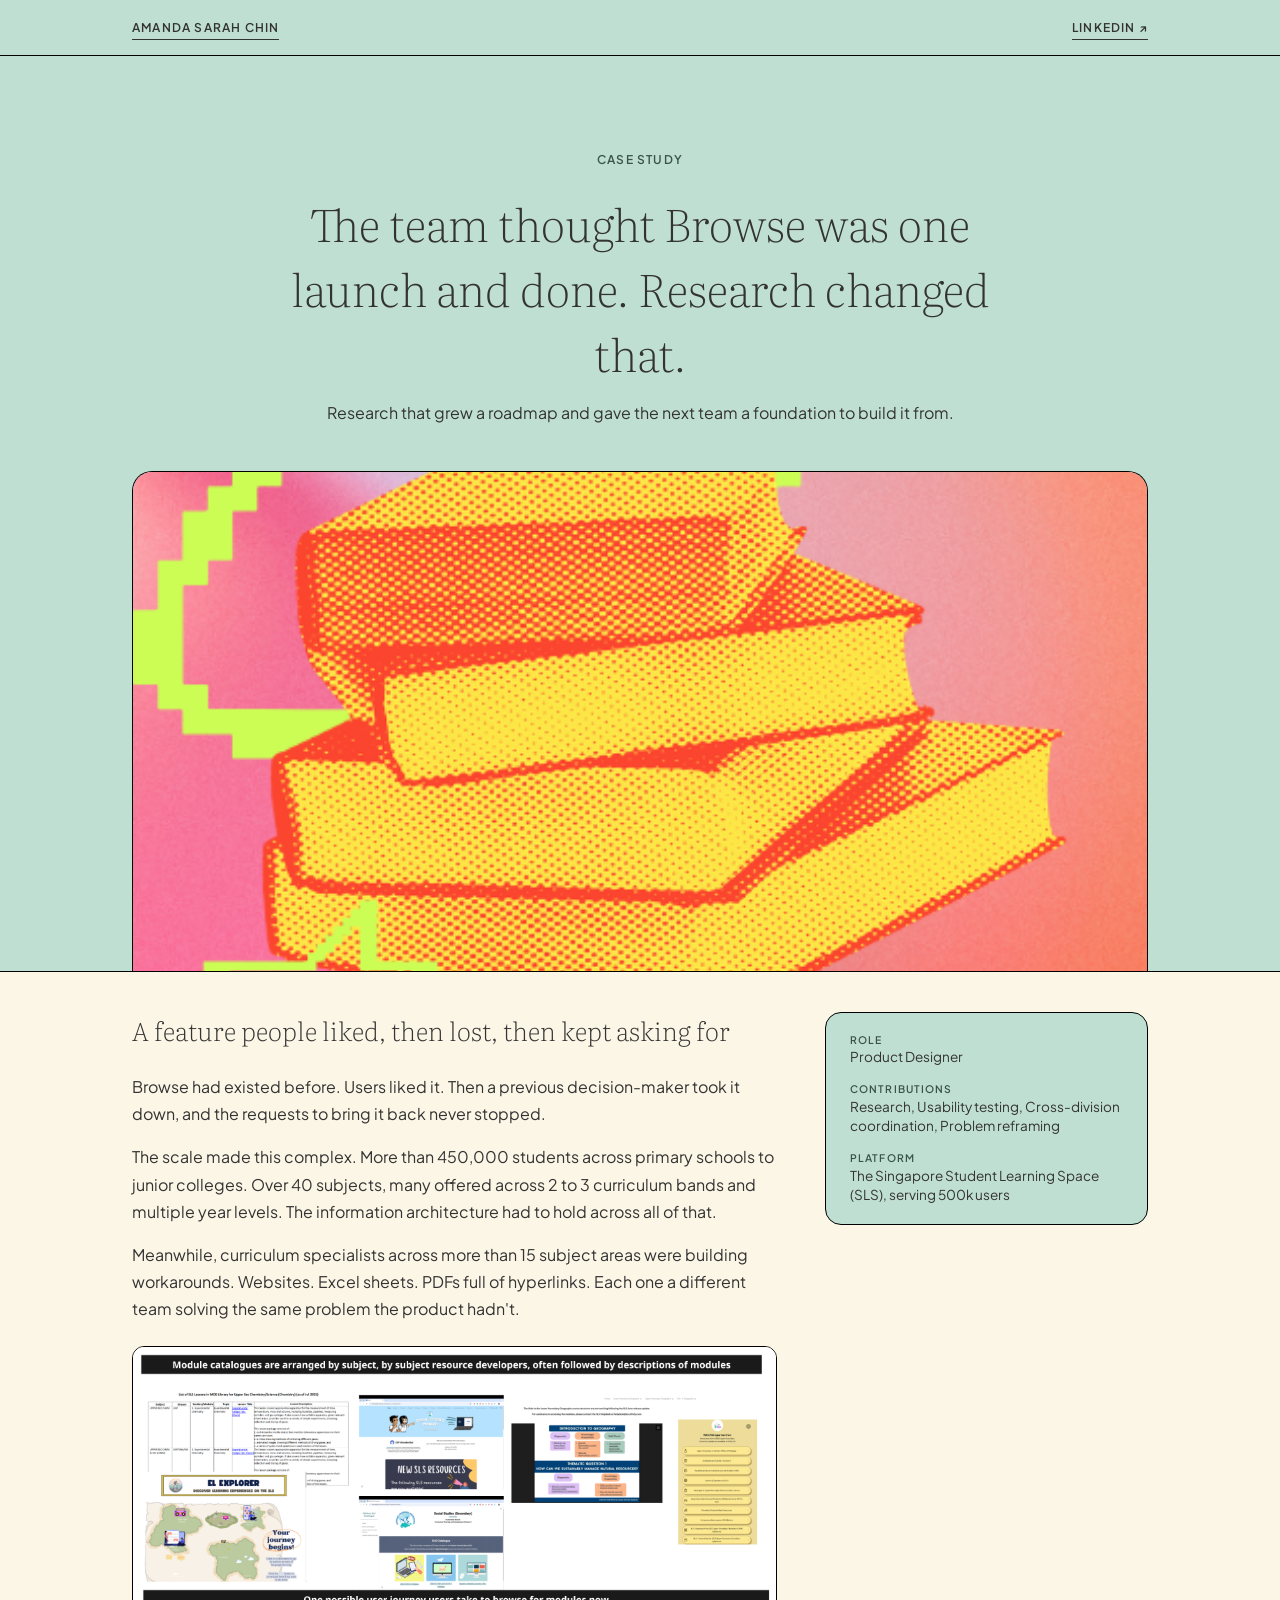
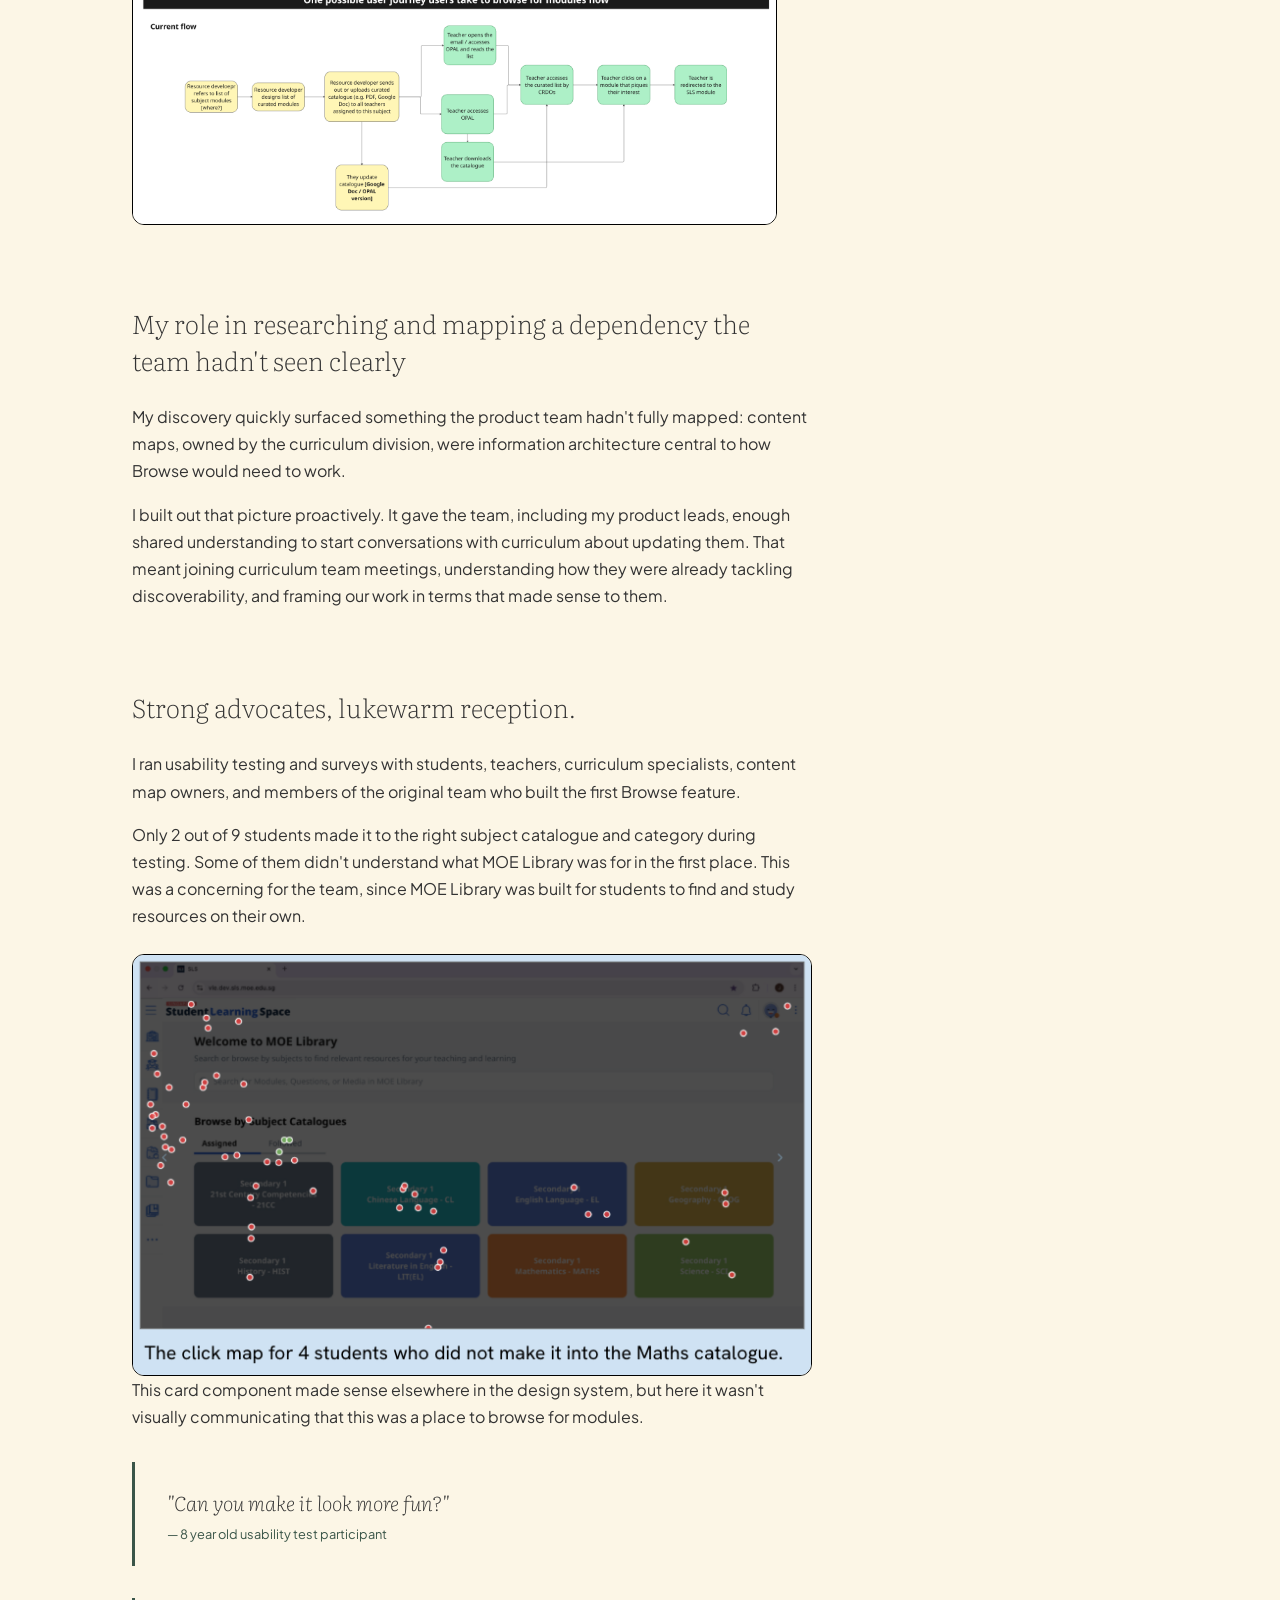
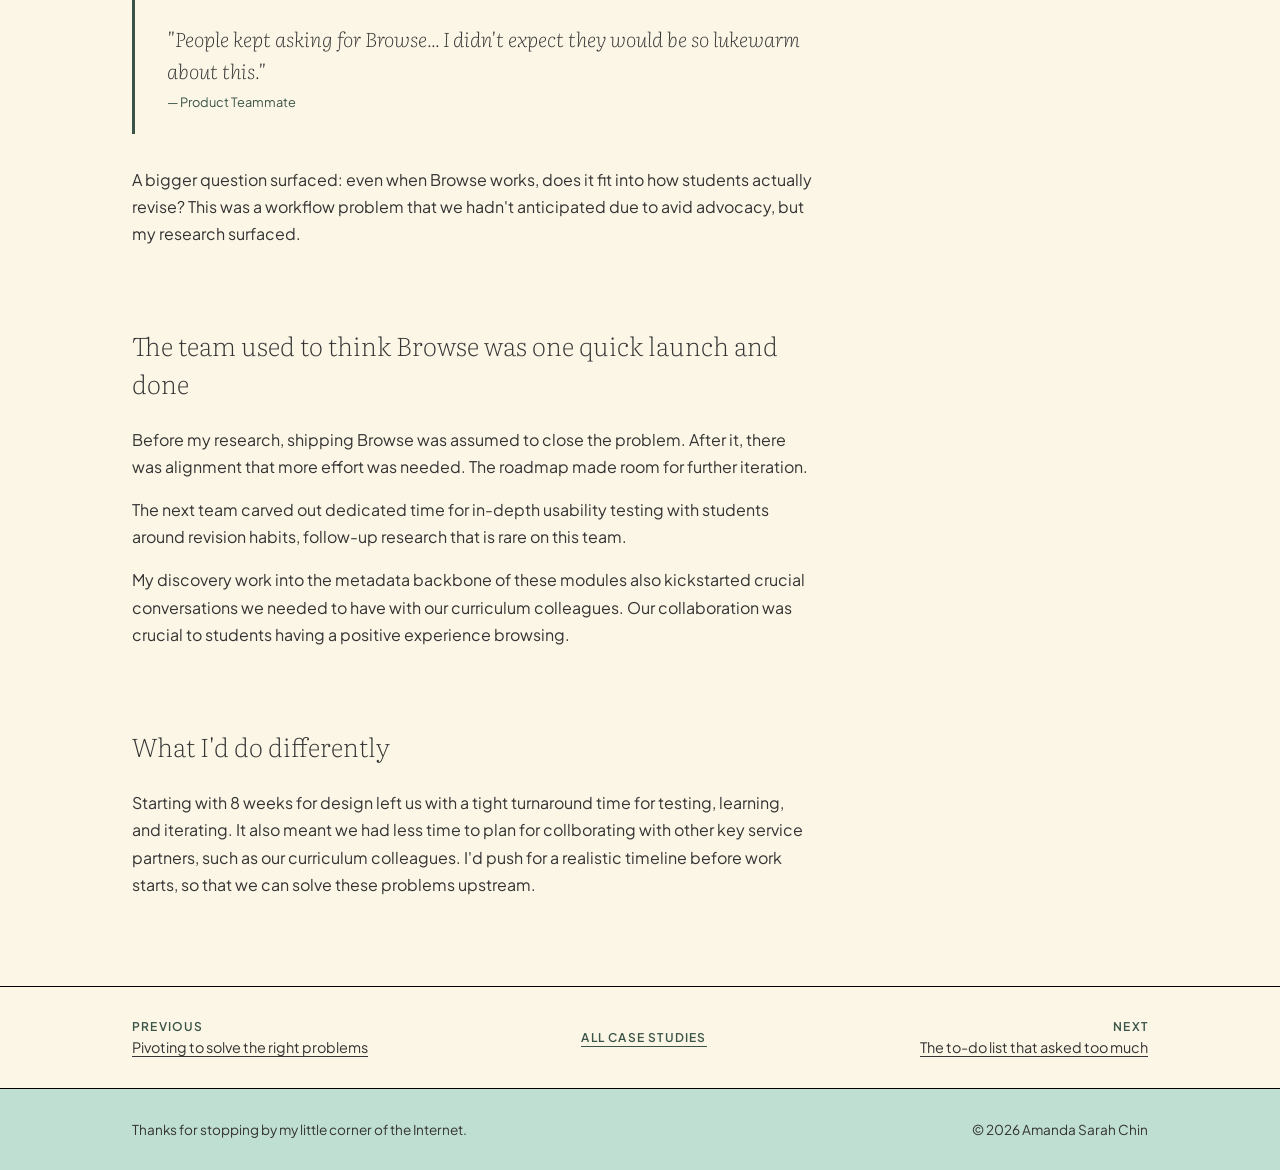
==== browse.html @ 5c3ce3cb "12 mar night 3" ====
<!DOCTYPE html>
<html lang="en">
<head>
  <meta charset="UTF-8">
  <meta name="viewport" content="width=device-width, initial-scale=1">
  <title>SLS Browse Case Study — Amanda Sarah Chin</title>
  <meta name="description" content="Researching why bringing back Browse required more than a single launch for Singapore's national learning platform.">
  <meta property="og:title" content="Users kept asking for Browse back — Amanda Sarah Chin">
  <meta property="og:description" content="The team thought Browse was one launch and done. Research changed that.">
  <meta property="og:type" content="website">
  <link rel="preconnect" href="https://fonts.googleapis.com">
  <link rel="preconnect" href="https://fonts.gstatic.com" crossorigin>
  <link href="https://fonts.googleapis.com/css2?family=Literata:ital,wght@0,200;0,400;1,200;1,400&family=Plus+Jakarta+Sans:wght@200;400;500;600;700&display=swap" rel="stylesheet">
  <link rel="stylesheet" href="styles.css">
  <link rel="stylesheet" href="case-study.css">
</head>
<body>

  <!-- NAVBAR -->
  <nav class="navbar">
    <div class="nav-container">
      <a href="/" class="nav-logo">Amanda Sarah Chin</a>
      <div class="nav-menu" id="navMenu">
        <a href="https://linkedin.com/in/amandasarahchin" class="nav-link" target="_blank" rel="noopener">LinkedIn ↗</a>
      </div>
      <button class="menu-button" id="menuButton" aria-label="Menu" aria-expanded="false">
        <span class="menu-icon">
          <span class="menu-icon-line"></span>
          <span class="menu-icon-line"></span>
          <span class="menu-icon-line"></span>
        </span>
      </button>
    </div>
  </nav>

  <!-- CASE STUDY HERO -->
  <section class="cs-hero">
    <div class="cs-hero-container">
      <p class="cs-hero-label">case study</p>
      <h1 class="cs-hero-title">The team thought Browse was one launch and done. Research changed that.</h1>
      <p class="cs-hero-subtitle">Research that grew a roadmap and gave the next team a foundation to build it from.</p>
    </div>
    <div class="cs-hero-image-wrapper">
      <img src="images/cover-browse.png" alt="SLS Browse case study cover" class="cs-hero-image">
    </div>
  </section>

  <!-- CASE STUDY BODY -->
  <div class="cs-body">

    <!-- Section 1 -->
    <section class="cs-section">
      <div class="cs-container">
        <div class="cs-overview-grid">
          <div class="cs-overview-main">
            <h2 class="cs-section-title">A feature people liked, then lost, then kept asking for</h2>
            <p class="cs-body-text">Browse had existed before. Users liked it. Then a previous decision-maker took it down, and the requests to bring it back never stopped.</p>
            <p class="cs-body-text">The scale made this complex. More than 450,000 students across primary schools to junior colleges. Over 40 subjects, many offered across 2 to 3 curriculum bands and multiple year levels. The information architecture had to hold across all of that.</p>
            <p class="cs-body-text">Meanwhile, curriculum specialists across more than 15 subject areas were building workarounds. Websites. Excel sheets. PDFs full of hyperlinks. Each one a different team solving the same problem the product hadn't.</p>
            <img src="images/browse-user-journey.png" alt="User journey map showing how students currently navigate to browse content" class="cs-body-image">
          </div>
          <div class="cs-meta-card">
            <div class="cs-meta-item">
              <h3 class="cs-meta-label">Role</h3>
              <p class="cs-meta-value">Product Designer</p>
            </div>
            <div class="cs-meta-item">
              <h3 class="cs-meta-label">Contributions</h3>
              <p class="cs-meta-value">Research, Usability testing, Cross-division coordination, Problem reframing</p>
            </div>
            <div class="cs-meta-item">
              <h3 class="cs-meta-label">Platform</h3>
              <p class="cs-meta-value">The Singapore Student Learning Space (SLS), serving 500k users</p>
            </div>
          </div>
        </div>
      </div>
    </section>

    <!-- Section 2 -->
    <section class="cs-section">
      <div class="cs-container">
        <h2 class="cs-section-title">My role in researching and mapping a dependency the team hadn't seen clearly</h2>
        
        <p class="cs-body-text">My discovery quickly surfaced something the product team hadn't fully mapped: content maps, owned by the curriculum division, were information architecture central to how Browse would need to work. </p>
        <p class="cs-body-text">I built out that picture proactively. It gave the team, including my product leads, enough shared understanding to start conversations with curriculum about updating them. That meant joining curriculum team meetings, understanding how they were already tackling discoverability, and framing our work in terms that made sense to them.</p>
       
      </div>
    </section>

    <!-- Section 3 -->
    <section class="cs-section">
      <div class="cs-container">
        <h2 class="cs-section-title">Strong advocates, lukewarm reception.</h2>
        <p class="cs-body-text">I ran usability testing and surveys with students, teachers, curriculum specialists, content map owners, and members of the original team who built the first Browse feature.</p>
        <p class="cs-body-text">Only 2 out of 9 students made it to the right subject catalogue and category during testing. Some of them didn't understand what MOE Library was for in the first place. This was a concerning for the team, since MOE Library was built for students to find and study resources on their own. </p> 
        <img src="images/browse-clickmap.png" alt="Usability click map showing where students clicked during testing" class="cs-body-image">
        <p class="cs-body-text">This card component made sense elsewhere in the design system, but here it wasn't visually communicating that this was a place to browse for modules. </p>
        <blockquote class="cs-pullquote">
          <p>"Can you make it look more fun?"</p>
          <cite class="cs-pullquote-cite">— 8 year old usability test participant</cite>
        </blockquote>

        <blockquote class="cs-pullquote">
          <p>"People kept asking for Browse... I didn't expect they would be so lukewarm about this."</p>
          <cite class="cs-pullquote-cite">— Product Teammate</cite>
        </blockquote>
      
        <p class="cs-body-text">A bigger question surfaced: even when Browse works, does it fit into how students actually revise? This was a workflow problem that we hadn't anticipated due to avid advocacy, but my research surfaced.</p>
      
      </div>
    </section>

    <!-- Section 4 -->
    <section class="cs-section">
      <div class="cs-container">
        <h2 class="cs-section-title">The team used to think Browse was one quick launch and done</h2>
        <p class="cs-body-text">Before my research, shipping Browse was assumed to close the problem. After it, there was alignment that more effort was needed. The roadmap made room for further iteration.</p>
        <p class="cs-body-text">The next team carved out dedicated time for in-depth usability testing with students around revision habits, follow-up research that is rare on this team.</p>
        <p class="cs-body-text">My discovery work into the metadata backbone of these modules also kickstarted crucial conversations we needed to have with our curriculum colleagues. Our collaboration was crucial to students having a positive experience browsing.</p>
      </div>
    </section>

    <!-- Section 5 -->
    <section class="cs-section">
      <div class="cs-container">
        <h2 class="cs-section-title">What I'd do differently</h2>
        <p class="cs-body-text">Starting with 8 weeks for design left us with a tight turnaround time for testing, learning, and iterating. It also meant we had less time to plan for collborating with other key service partners, such as our curriculum colleagues. I'd push for a realistic timeline before work starts, so that we can solve these problems upstream.</p>
      </div>
    </section>

  </div>

  <!-- CASE STUDY NAVIGATION -->
  <nav class="cs-nav-bar">
    <div class="cs-nav-container">
      <a href="/search" class="cs-nav-link cs-nav-prev">
        <span class="cs-nav-direction">Previous</span>
        <span class="cs-nav-title">Pivoting to solve the right problems</span>
      </a>
      <a href="/#UX" class="cs-nav-link cs-nav-all">All Case Studies</a>
      <a href="/task" class="cs-nav-link cs-nav-next">
        <span class="cs-nav-direction">Next</span>
        <span class="cs-nav-title">The to-do list that asked too much</span>
      </a>
    </div>
  </nav>

  <!-- FOOTER -->
  <div class="footer-wrapper">
    <footer class="footer-component">
      <div class="footer-container">
        <div class="footer-content">
          <span class="footer-text">Thanks for stopping by my little corner of the Internet.</span>
          <span class="footer-copyright">&copy; 2026 Amanda Sarah Chin</span>
        </div>
      </div>
    </footer>
  </div>

  <script src="script.js"></script>
</body>
</html>
---- styles.css ----
/* ===== VARIABLES ===== */
:root {
  --cream: #fcf6e6;
  --mint: #c0dfd3;
  --accent: #3a5548;
  --text: #333;
  --black: #000;
  --turquoise: #a0c3b0;
  --gray600: #475467;
}

/* ===== RESET & BASE ===== */
*, *::before, *::after {
  box-sizing: border-box;
}

body {
  background-color: var(--mint);
  max-width: none;
  margin: 0;
  font-family: 'Plus Jakarta Sans', sans-serif;
  color: var(--text);
}

img {
  max-width: 100%;
  display: block;
}

a {
  color: inherit;
}

p {
  margin: 0;
}

h1, h2, h3 {
  margin: 0;
}

/* ===== NAVBAR ===== */
@keyframes navSink {
  from {
    transform: translateY(-100%);
    opacity: 0;
  }
  to {
    transform: translateY(0);
    opacity: 1;
  }
}

.navbar {
  z-index: 1000;
  background-color: var(--mint);
  border-bottom: 1px solid var(--black);
  position: sticky;
  top: 0;
  animation: navSink 0.6s ease 0.2s both;
}

.nav-container {
  max-width: 1080px;
  margin: 0 auto;
  padding: 0 2rem;
  display: flex;
  align-items: center;
  justify-content: space-between;
}

.nav-logo {
  font-family: 'Plus Jakarta Sans', sans-serif;
  font-size: 0.75rem;
  font-weight: 600;
  letter-spacing: 0.1em;
  text-transform: uppercase;
  color: var(--text);
  text-decoration: none;
  padding: 20px 0;
  position: relative;
}

.nav-menu {
  position: relative;
}

.nav-link {
  color: var(--text);
  margin-left: 0;
  margin-right: 0;
  font-family: 'Plus Jakarta Sans', sans-serif;
  font-size: 0.75rem;
  font-weight: 600;
  letter-spacing: 0.1em;
  text-transform: uppercase;
  padding: 20px 0;
  text-decoration: none;
  display: inline-block;
  position: relative;
}

.nav-link.active {
  color: #0082f3;
}

.menu-button {
  float: right;
  cursor: pointer;
  padding: 18px;
  font-size: 24px;
  display: none;
  position: relative;
  background: none;
  border: none;
  color: var(--text);
}

.menu-icon {
  display: flex;
  flex-direction: column;
  justify-content: center;
  align-items: center;
  width: 24px;
  height: 24px;
  position: relative;
}

.menu-icon-line {
  display: block;
  width: 24px;
  height: 2px;
  background-color: var(--text);
  transition: transform 0.3s ease, opacity 0.3s ease;
  position: absolute;
}

.menu-icon-line:nth-child(1) {
  transform: translateY(-7px);
}

.menu-icon-line:nth-child(2) {
  transform: translateY(0);
}

.menu-icon-line:nth-child(3) {
  transform: translateY(7px);
}

.menu-button[aria-expanded="true"] .menu-icon-line:nth-child(1) {
  transform: rotate(45deg);
}

.menu-button[aria-expanded="true"] .menu-icon-line:nth-child(2) {
  opacity: 0;
}

.menu-button[aria-expanded="true"] .menu-icon-line:nth-child(3) {
  transform: rotate(-45deg);
}

/* ===== HERO SECTION ===== */
.hero-section {
  background-color: var(--mint);
  border-bottom: 1px solid var(--black);
}

.hero-container {
  max-width: 1080px;
  margin: 0 auto;
  text-align: center;
  display: flex;
  flex-direction: column;
  align-items: center;
  justify-content: center;
  min-height: 70vh;
  padding: 8rem 2rem;
  position: relative;
}

.hero-intro {
  font-family: 'Plus Jakarta Sans', sans-serif;
  font-size: clamp(1rem, 1.6vw, 1.25rem);
  font-weight: 500;
  line-height: 1.6;
  color: var(--text);
  margin-bottom: 1.5rem;
}

.hero-headline {
  font-family: 'Plus Jakarta Sans', sans-serif;
  font-size: clamp(1.5rem, 2.6vw, 2.6rem);
  font-weight: 200;
  line-height: 1.45;
  color: var(--text);
  max-width: 820px;
}

@media (hover: hover) {
  .hero-intro-line {
    cursor: pointer;
  }

  .hero-fire-line {
    cursor: pointer;
  }
}

@media (hover: none) {
  .hero-hover-img {
    display: none;
  }
}

.hero-name-text {
  font-family: 'Plus Jakarta Sans', sans-serif;
  font-weight: 500;
}

.hero-serif {
  font-family: 'Literata', serif;
  font-style: italic;
  font-weight: 200;
}

.hero-hover-img {
  position: fixed;
  pointer-events: none;
  opacity: 0;
  transition: opacity 0.25s ease;
  z-index: 1000;
}

.hero-hover-img.visible {
  opacity: 1;
}

.hero-hover-img-el {
  width: 200px;
  border-radius: 20px;
  border: 1px solid var(--black);
}

.section-heading {
  font-family: 'Plus Jakarta Sans', sans-serif;
  font-size: 0.75rem;
  font-weight: 600;
  letter-spacing: 0.1em;
  text-transform: uppercase;
  color: var(--accent);
  margin: 0 0 1.5rem 0;
  line-height: 1.4;
}

/* ===== CASE STUDIES SECTION ===== */
.case-studies-bg {
  background-color: var(--cream);
}

.case-studies-section {
  background-color: var(--cream);
}

.case-studies-padding {
  margin-bottom: 10vh;
}

.case-studies-container {
  width: 100%;
  margin: 0 auto;
}

.case-studies-inner {
  max-width: 1080px;
  margin: 0 auto;
  padding: 3rem 2rem 0;
}

.card-spacer {
  width: 100%;
  padding-bottom: 4rem;
}

.case-card {
  border: 1px solid var(--black);
  display: flex;
  border-radius: 20px;
  overflow: hidden;
  transition: transform 0.3s ease;
}

.case-card-link {
  cursor: pointer;
  width: 100%;
  text-decoration: none;
}

.case-card-grid {
  grid-template-rows: auto;
  grid-template-columns: 1.2fr 1fr;
  grid-auto-columns: 1fr;
  align-items: stretch;
  display: grid;
}

.case-card-image-wrapper {
  width: 100%;
  padding-top: 85%;
  position: relative;
  overflow: hidden;
}

.case-card-image {
  object-fit: cover;
  width: 100%;
  height: 100%;
  position: absolute;
  inset: 0%;
  transition: transform 0.3s ease;
}

.case-card:hover .case-card-image {
  transform: scale(1.05);
}

/* Scroll entrance animation */
.case-card {
  opacity: 0;
  transform: translateY(40px);
}

.case-card.visible {
  opacity: 1;
  transform: translateY(0);
  transition: opacity 0.6s ease, transform 0.6s ease;
}

.case-card.entered {
  transition: transform 0.3s ease;
}

.case-card.entered:hover {
  transform: scale(1.02);
}

@media (prefers-reduced-motion: reduce) {
  .case-card,
  .about-col {
    opacity: 1;
    transform: none;
  }

  .case-card,
  .case-card:hover,
  .case-card-image,
  .about-col,
  .testimonial-card {
    transition: none;
  }
}

.case-card-content {
  flex-direction: column;
  flex: 1;
  justify-content: center;
  height: 100%;
  padding: 3.5rem;
  display: flex;
}

.case-card-title {
  color: var(--text);
  margin-right: 10%;
  font-family: 'Literata', serif;
  font-size: 1.4rem;
  font-weight: 200;
  line-height: 1.8;
}

.case-card-subtitle {
  color: var(--text);
  font-family: 'Plus Jakarta Sans', sans-serif;
  line-height: 1.7;
}

.title-spacer {
  height: 20px;
}

/* ===== FOOTER ===== */
.footer-wrapper {
  background-color: var(--mint);
}

.footer-component {
  border-top: 1px solid var(--black);
}

.footer-container {
  max-width: 1080px;
  margin: 0 auto;
  padding: 0 2rem;
}

.footer-content {
  display: flex;
  justify-content: space-between;
  align-items: center;
  padding: 2rem 0;
  font-family: 'Plus Jakarta Sans', sans-serif;
  font-size: 0.85rem;
  color: var(--text);
}

.footer-copyright {
  white-space: nowrap;
}

/* ===== ABOUT SECTION ===== */
.about-section {
  background-color: var(--cream);
  padding: 7rem 0;
  border-top: 1px solid var(--black);
}

.about-container {
  max-width: 1080px;
  margin: 0 auto;
  padding: 0 2rem;
}

.about-grid {
  display: grid;
  grid-template-columns: 3fr 1fr 1fr;
  column-gap: 1.5rem;
  row-gap: 2rem;
  align-items: start;
}

/* Scroll entrance animation */
.about-col {
  opacity: 0;
  transform: translateY(30px);
}

.about-col.visible {
  opacity: 1;
  transform: translateY(0);
  transition: opacity 0.6s ease, transform 0.6s ease;
}

.about-col:first-child {
  padding-right: 5rem;
}

.about-label {
  font-family: 'Plus Jakarta Sans', sans-serif;
  font-size: 0.75rem;
  font-weight: 600;
  letter-spacing: 0.1em;
  text-transform: uppercase;
  color: var(--accent);
  margin-bottom: 0.75rem;
}

.about-col .about-label:not(:first-child) {
  margin-top: 2.5rem;
}

.about-text {
  font-family: 'Plus Jakarta Sans', sans-serif;
  font-size: 1rem;
  line-height: 1.7;
  color: var(--text);
}

.about-text + .about-text {
  margin-top: 1rem;
}

.about-list {
  list-style: none;
  padding: 0;
  margin: 0;
  font-family: 'Plus Jakarta Sans', sans-serif;
  font-size: 1rem;
  line-height: 2;
  color: var(--text);
}

.about-list a {
  color: var(--text);
  text-decoration: none;
  position: relative;
}


/* ===== TESTIMONIALS ===== */
.testimonials-section {
  background-color: var(--mint);
  padding: 7rem 0;
  border-top: 1px solid var(--black);
}

.testimonials-container {
  max-width: 1080px;
  margin: 0 auto;
  padding: 0 2rem;
}

.testimonial-carousel {
  position: relative;
  margin-top: 2rem;
  padding: 0 2rem;
}

.testimonial-track-wrapper {
  overflow: hidden;
  border-radius: 20px;
}

.testimonial-track {
  display: flex;
  transition: transform 0.4s ease;
}

.testimonial-card {
  min-width: 100%;
  padding: 2.5rem;
  background-color: var(--cream);
  border: 1px solid var(--black);
  border-radius: 20px;
  box-sizing: border-box;
  transition: box-shadow 0.3s ease, background-color 0.3s ease;
}

.testimonial-card:hover {
  box-shadow: 0 4px 16px rgba(0, 0, 0, 0.06);
  background-color: #fdf8ef;
}

.testimonial-quote {
  font-family: 'Plus Jakarta Sans', sans-serif;
  font-size: 1rem;
  line-height: 1.7;
  color: var(--text);
  margin-bottom: 1.5rem;
}

.testimonial-info {
  margin-top: 1rem;
}

.testimonial-author {
  font-family: 'Plus Jakarta Sans', sans-serif;
  font-size: 0.9rem;
  font-weight: 700;
  color: var(--text);
  margin-bottom: 0.25rem;
}

.testimonial-role {
  font-family: 'Plus Jakarta Sans', sans-serif;
  font-size: 0.85rem;
  color: var(--gray600);
}

.testimonial-prev,
.testimonial-next {
  position: absolute;
  top: 50%;
  transform: translateY(-50%);
  background: var(--cream);
  border: 1px solid var(--black);
  border-radius: 50%;
  width: 40px;
  height: 40px;
  display: flex;
  align-items: center;
  justify-content: center;
  cursor: pointer;
  color: var(--text);
  transition: background-color 0.2s ease;
}

.testimonial-prev:hover,
.testimonial-next:hover {
  background-color: var(--black);
  color: var(--cream);
}

.testimonial-prev {
  left: 0;
}

.testimonial-next {
  right: 0;
}

.testimonial-dots {
  display: flex;
  justify-content: center;
  gap: 0.5rem;
  margin-top: 1.5rem;
}

.testimonial-dot {
  width: 10px;
  height: 10px;
  border-radius: 50%;
  border: 1px solid var(--black);
  background: transparent;
  cursor: pointer;
  padding: 0;
  transition: background-color 0.2s ease;
}

.testimonial-dot.active {
  background: var(--black);
}

/* ===== LINK UNDERLINE MICRO-INTERACTIONS ===== */
@keyframes underlineSwipe {
  0% {
    transform: scaleX(1);
    transform-origin: right;
  }
  45% {
    transform: scaleX(0);
    transform-origin: right;
  }
  55% {
    transform: scaleX(0);
    transform-origin: left;
  }
  100% {
    transform: scaleX(1);
    transform-origin: left;
  }
}

.nav-logo::after,
.nav-link::after {
  content: '';
  position: absolute;
  width: 100%;
  height: 1px;
  bottom: 15px;
  left: 0;
  background: currentColor;
  transform: scaleX(1);
}

.about-list a::after {
  content: '';
  position: absolute;
  width: 100%;
  height: 1px;
  bottom: -1px;
  left: 0;
  background: currentColor;
  transform: scaleX(1);
}

.nav-logo:hover::after,
.nav-link:hover::after,
.about-list a:hover::after {
  animation: underlineSwipe 0.6s ease;
}

/* ===== RESPONSIVE: min-width 1920px ===== */
@media (min-width: 1920px) {
  .case-studies-padding {
    margin-bottom: 10vh;
  }

  .case-card-title {
    font-size: 3vh;
    line-height: 4vh;
  }

  .case-card-subtitle {
    font-size: 2vh;
    line-height: 2.5vh;
  }
}

/* ===== RESPONSIVE: min-width 1440px ===== */
@media (min-width: 1440px) {
  .case-studies-inner {
    margin-bottom: 10vh;
  }

}

/* ===== RESPONSIVE: max-width 991px ===== */
@media (max-width: 991px) {
  .hero-headline {
    font-size: clamp(1.4rem, 2.5vw, 2.2rem);
  }

  .hero-container {
    min-height: 60vh;
    padding: 6rem 2rem;
  }

  /* Nav responsive */
  .nav-link {
    margin-left: 4vw;
    margin-right: 4vw;
    display: block;
  }

  .menu-button {
    display: block;
    color: var(--text);
  }

  .nav-menu {
    position: absolute;
    top: 100%;
    left: 0;
    right: 0;
    background-color: var(--mint);
    border-bottom: 1px solid var(--black);
    z-index: 1000;
    overflow: hidden;
    max-height: 0;
    opacity: 0;
    transition: max-height 0.35s ease, opacity 0.3s ease;
  }

  .nav-menu.open {
    max-height: 300px;
    opacity: 1;
  }

  /* Hide nav underline in mobile dropdown */
  .nav-link::after {
    display: none;
  }

  /* Case studies responsive */
  .case-studies-padding {
    border-style: solid none none;
    border-width: 0;
  }

  .card-spacer {
    padding-bottom: 6vw;
  }

  .case-card-content {
    padding: 2rem;
  }

  .case-studies-inner {
    padding-top: 5vw;
    padding-bottom: 5vw;
  }

  .case-card-title {
    font-size: 1.5rem;
    line-height: 24px;
  }

  .case-card-subtitle {
    font-size: 14px;
    line-height: 20px;
  }

  .case-studies-section {
    border-right: 0;
    flex-flow: column;
    display: flex;
  }

  /* About page responsive */
  .about-grid {
    grid-template-columns: 1fr 1fr;
    gap: 2rem;
  }

  .about-col:first-child {
    grid-column: 1 / -1;
  }

  .about-section {
    padding: 5rem 0;
  }

  .testimonials-section {
    padding: 5rem 0;
  }
}

/* ===== RESPONSIVE: max-width 767px ===== */
@media (max-width: 767px) {
  .hero-headline {
    font-size: clamp(1.3rem, 4vw, 1.8rem);
  }

  .hero-container {
    min-height: 50vh;
    padding: 5rem 1.5rem;
  }

  /* Nav responsive */
  .nav-link {
    float: none;
    margin-left: 5vw;
    margin-right: 0;
    padding: 20px;
    display: block;
  }

  /* Case studies responsive */
  .card-spacer {
    padding-bottom: 2.5rem;
  }

  .case-card-content {
    padding: 1.5rem;
  }

  .case-card-grid {
    grid-template-columns: 1fr 1fr;
  }

  .case-studies-inner {
    padding: 3rem;
  }

  .case-card-title {
    font-size: 1rem;
    line-height: 1.3rem;
  }

  /* Footer responsive */
  .footer-content {
    flex-direction: column;
    align-items: flex-start;
    gap: 0.5rem;
  }
}

/* ===== RESPONSIVE: max-width 479px ===== */
@media (max-width: 479px) {
  .section-heading {
    margin-bottom: 1rem;
  }

  .hero-headline {
    font-size: 1.15rem;
    line-height: 1.5;
  }

  .hero-intro {
    font-size: 0.95rem;
  }

  .hero-container {
    min-height: 45vh;
    padding: 4rem 1.25rem;
  }

  /* Nav responsive */
  .nav-link {
    margin-left: 40px;
  }

  .menu-button {
    margin-right: 0;
    padding: 10px;
  }

  /* Case studies responsive */
  .case-studies-padding {
    border-style: none;
  }

  .case-card-content {
    padding: 1rem 1.25rem;
  }

  .case-card-grid {
    grid-template: "Area" "." / 1fr;
  }

  .case-studies-inner {
    margin-top: 3vh;
    margin-left: 1vw;
    margin-right: 1vw;
    padding: 1rem;
  }

  .case-studies-header {
    border-bottom: 1px solid var(--black);
  }

  .case-card-title {
    margin-top: 10px;
    margin-right: 0;
    font-size: 1.35rem;
    line-height: 1.7rem;
  }

  .case-card-subtitle {
    font-size: 1rem;
    line-height: 1.4rem;
  }

  .title-spacer {
    height: 10px;
  }

  /* About page responsive */
  .about-section {
    padding: 3.5rem 0;
  }

  .about-grid {
    grid-template-columns: 1fr;
  }

  .about-col:first-child {
    padding-right: 0;
  }

  .about-text {
    font-size: 0.9rem;
  }

  .testimonials-section {
    padding: 3.5rem 0;
  }

  .testimonial-card {
    padding: 1.5rem;
  }

  .testimonial-quote {
    font-size: 0.9rem;
  }

  .testimonial-prev,
  .testimonial-next {
    width: 32px;
    height: 32px;
  }
}
---- case-study.css ----
/* ===== CASE STUDY HERO ===== */
.cs-hero {
  background-color: var(--mint);
  border-bottom: 1px solid var(--black);
  padding: 6rem 0 0;
  text-align: center;
}

.cs-hero-container {
  max-width: 1080px;
  margin: 0 auto;
  padding: 0 2rem;
}

.cs-hero-label {
  font-family: 'Plus Jakarta Sans', sans-serif;
  font-size: 0.75rem;
  font-weight: 600;
  letter-spacing: 0.1em;
  text-transform: uppercase;
  color: var(--accent);
  margin-bottom: 1.5rem;
}

.cs-hero-title {
  font-family: 'Literata', serif;
  font-weight: 200;
  font-size: clamp(1.8rem, 3.5vw, 2.8rem);
  line-height: 1.45;
  color: var(--text);
  max-width: 720px;
  margin: 0 auto 1rem;
}

.cs-hero-subtitle {
  font-family: 'Plus Jakarta Sans', sans-serif;
  font-size: 1rem;
  color: var(--text);
  margin-bottom: 3rem;
}

.cs-hero-image-wrapper {
  max-width: 1080px;
  margin: 0 auto;
  padding: 0 2rem;
}

.cs-hero-image {
  width: 100%;
  display: block;
  object-fit: cover;
  max-height: 500px;
  border-radius: 20px 20px 0 0;
  border: 1px solid var(--black);
  border-bottom: none;
}

/* ===== CASE STUDY BODY ===== */
.cs-body {
  background-color: var(--cream);
  padding-bottom: 3rem;
}

.cs-section {
  padding: 2.5rem 0;
}

.cs-container {
  max-width: 1080px;
  margin: 0 auto;
  padding: 0 2rem;
}

.cs-body-text {
  font-family: 'Plus Jakarta Sans', sans-serif;
  font-size: 1rem;
  line-height: 1.7;
  color: var(--text);
  max-width: 680px;
}

.cs-body-text + .cs-body-text {
  margin-top: 1rem;
}

.cs-body-image {
  max-width: 680px;
  width: 100%;
  margin-top: 1.5rem;
  border-radius: 12px;
  border: 1px solid var(--black);
}

.cs-section-title {
  font-family: 'Literata', serif;
  font-weight: 200;
  font-size: clamp(1.2rem, 2vw, 1.6rem);
  line-height: 1.45;
  color: var(--text);
  max-width: 680px;
  margin: 0 0 1.5rem 0;
}

.cs-placeholder {
  max-width: 680px;
  margin: 1.5rem 0;
  padding: 1.5rem 2rem;
  border: 1px dashed var(--accent);
  border-radius: 12px;
  background-color: var(--mint);
  font-family: 'Plus Jakarta Sans', sans-serif;
  font-size: 0.85rem;
  color: var(--accent);
  font-style: italic;
}

/* ===== META CARD ===== */
.cs-meta-card {
  background: var(--mint);
  border: 1px solid var(--black);
  border-radius: 16px;
  padding: 1.25rem 1.5rem;
}

.cs-meta-card .cs-meta-item {
  margin-bottom: 1rem;
}

.cs-meta-card .cs-meta-item:last-child {
  margin-bottom: 0;
}

.cs-meta-card .cs-meta-label {
  font-size: 0.65rem;
  margin-bottom: 0.1rem;
}

.cs-meta-card .cs-meta-value {
  font-size: 0.85rem;
  line-height: 1.4;
}

/* ===== OVERVIEW GRID ===== */
.cs-overview-grid {
  display: grid;
  grid-template-columns: 2fr 1fr;
  gap: 3rem;
  align-items: start;
}

.cs-meta-item {
  margin-bottom: 1.5rem;
}

.cs-meta-label {
  font-family: 'Plus Jakarta Sans', sans-serif;
  font-size: 0.75rem;
  font-weight: 600;
  letter-spacing: 0.1em;
  text-transform: uppercase;
  color: var(--accent);
  margin: 0 0 0.25rem 0;
}

.cs-meta-value {
  font-family: 'Plus Jakarta Sans', sans-serif;
  font-size: 1rem;
  line-height: 1.5;
  color: var(--text);
  margin: 0;
}

/* ===== PULL QUOTE ===== */
.cs-pullquote {
  border-left: 3px solid var(--accent);
  padding: 1.5rem 0 1.5rem 2rem;
  margin: 2rem 0;
  max-width: 680px;
}

.cs-pullquote p {
  font-family: 'Literata', serif;
  font-style: italic;
  font-weight: 200;
  font-size: 1.25rem;
  line-height: 1.6;
  color: var(--text);
  margin: 0;
}

.cs-pullquote-cite {
  display: block;
  font-family: 'Plus Jakarta Sans', sans-serif;
  font-style: normal;
  font-size: 0.8rem;
  color: var(--accent);
  margin-top: 0.5rem;
}

/* ===== HIGHLIGHT / STAT CARDS ===== */
.cs-highlight-grid {
  display: grid;
  grid-template-columns: repeat(3, 1fr);
  gap: 1.5rem;
  margin-top: 2rem;
  max-width: 680px;
}

.cs-highlight-card {
  background-color: var(--mint);
  border: 1px solid var(--black);
  border-radius: 20px;
  padding: 2rem;
  text-align: center;
  transition: transform 0.3s ease, box-shadow 0.3s ease;
}

.cs-highlight-card:hover {
  transform: translateY(-3px);
  box-shadow: 0 6px 16px rgba(0, 0, 0, 0.08);
}

.cs-highlight-number {
  font-family: 'Literata', serif;
  font-size: 2.5rem;
  font-weight: 400;
  color: var(--accent);
  display: block;
  margin-bottom: 0.5rem;
}

.cs-highlight-label {
  font-family: 'Plus Jakarta Sans', sans-serif;
  font-size: 0.9rem;
  color: var(--text);
  margin: 0;
}

/* ===== CASE STUDY PREV/NEXT NAV ===== */
.cs-nav-bar {
  background-color: var(--cream);
  border-top: 1px solid var(--black);
}

.cs-nav-container {
  max-width: 1080px;
  margin: 0 auto;
  padding: 2rem;
  display: flex;
  justify-content: space-between;
  align-items: center;
}

.cs-nav-link {
  text-decoration: none;
  color: var(--text);
  font-family: 'Plus Jakarta Sans', sans-serif;
  position: relative;
}

.cs-nav-link .cs-nav-title {
  position: relative;
}

.cs-nav-link .cs-nav-title::after {
  content: '';
  position: absolute;
  width: 100%;
  height: 1px;
  bottom: -1px;
  left: 0;
  background: currentColor;
  transform: scaleX(1);
}

.cs-nav-link:hover .cs-nav-title::after {
  animation: underlineSwipe 0.6s ease;
}

.cs-nav-direction {
  display: block;
  font-size: 0.75rem;
  font-weight: 600;
  letter-spacing: 0.1em;
  text-transform: uppercase;
  color: var(--accent);
  margin-bottom: 0.25rem;
}

.cs-nav-title {
  display: block;
  font-size: 0.9rem;
  color: var(--text);
}

.cs-nav-prev {
  text-align: left;
}

.cs-nav-next {
  text-align: right;
}

.cs-nav-all {
  font-size: 0.75rem;
  font-weight: 600;
  letter-spacing: 0.1em;
  text-transform: uppercase;
  color: var(--accent);
  position: relative;
}

.cs-nav-all::after {
  content: '';
  position: absolute;
  width: 100%;
  height: 1px;
  bottom: -2px;
  left: 0;
  background: currentColor;
  transform: scaleX(1);
}

.cs-nav-all:hover::after {
  animation: underlineSwipe 0.6s ease;
}

/* ===== RESPONSIVE: max-width 991px ===== */
@media (max-width: 991px) {
  .cs-overview-grid {
    grid-template-columns: 1fr;
    gap: 2rem;
  }

  .cs-hero-title {
    font-size: clamp(1.5rem, 3vw, 2.2rem);
  }

  .cs-section {
    padding: 2rem 0;
  }

  .cs-hero {
    padding: 5rem 0 0;
  }
}

/* ===== RESPONSIVE: max-width 767px ===== */
@media (max-width: 767px) {
  .cs-highlight-grid {
    grid-template-columns: 1fr;
  }

  .cs-nav-container {
    flex-direction: column;
    gap: 1.5rem;
    text-align: center;
  }

  .cs-nav-prev,
  .cs-nav-next {
    text-align: center;
  }

  .cs-hero {
    padding: 4rem 0 0;
  }
}

/* ===== RESPONSIVE: max-width 479px ===== */
@media (max-width: 479px) {
  .cs-hero-title {
    font-size: 1.3rem;
  }

  .cs-section {
    padding: 1.5rem 0;
  }

  .cs-pullquote {
    padding-left: 1.25rem;
  }

  .cs-body-text {
    font-size: 0.9rem;
  }

  .cs-section-title {
    font-size: 1.1rem;
  }

  .cs-hero-image {
    max-height: 300px;
  }

  .cs-highlight-card {
    padding: 1.5rem;
  }

  .cs-highlight-number {
    font-size: 2rem;
  }
}
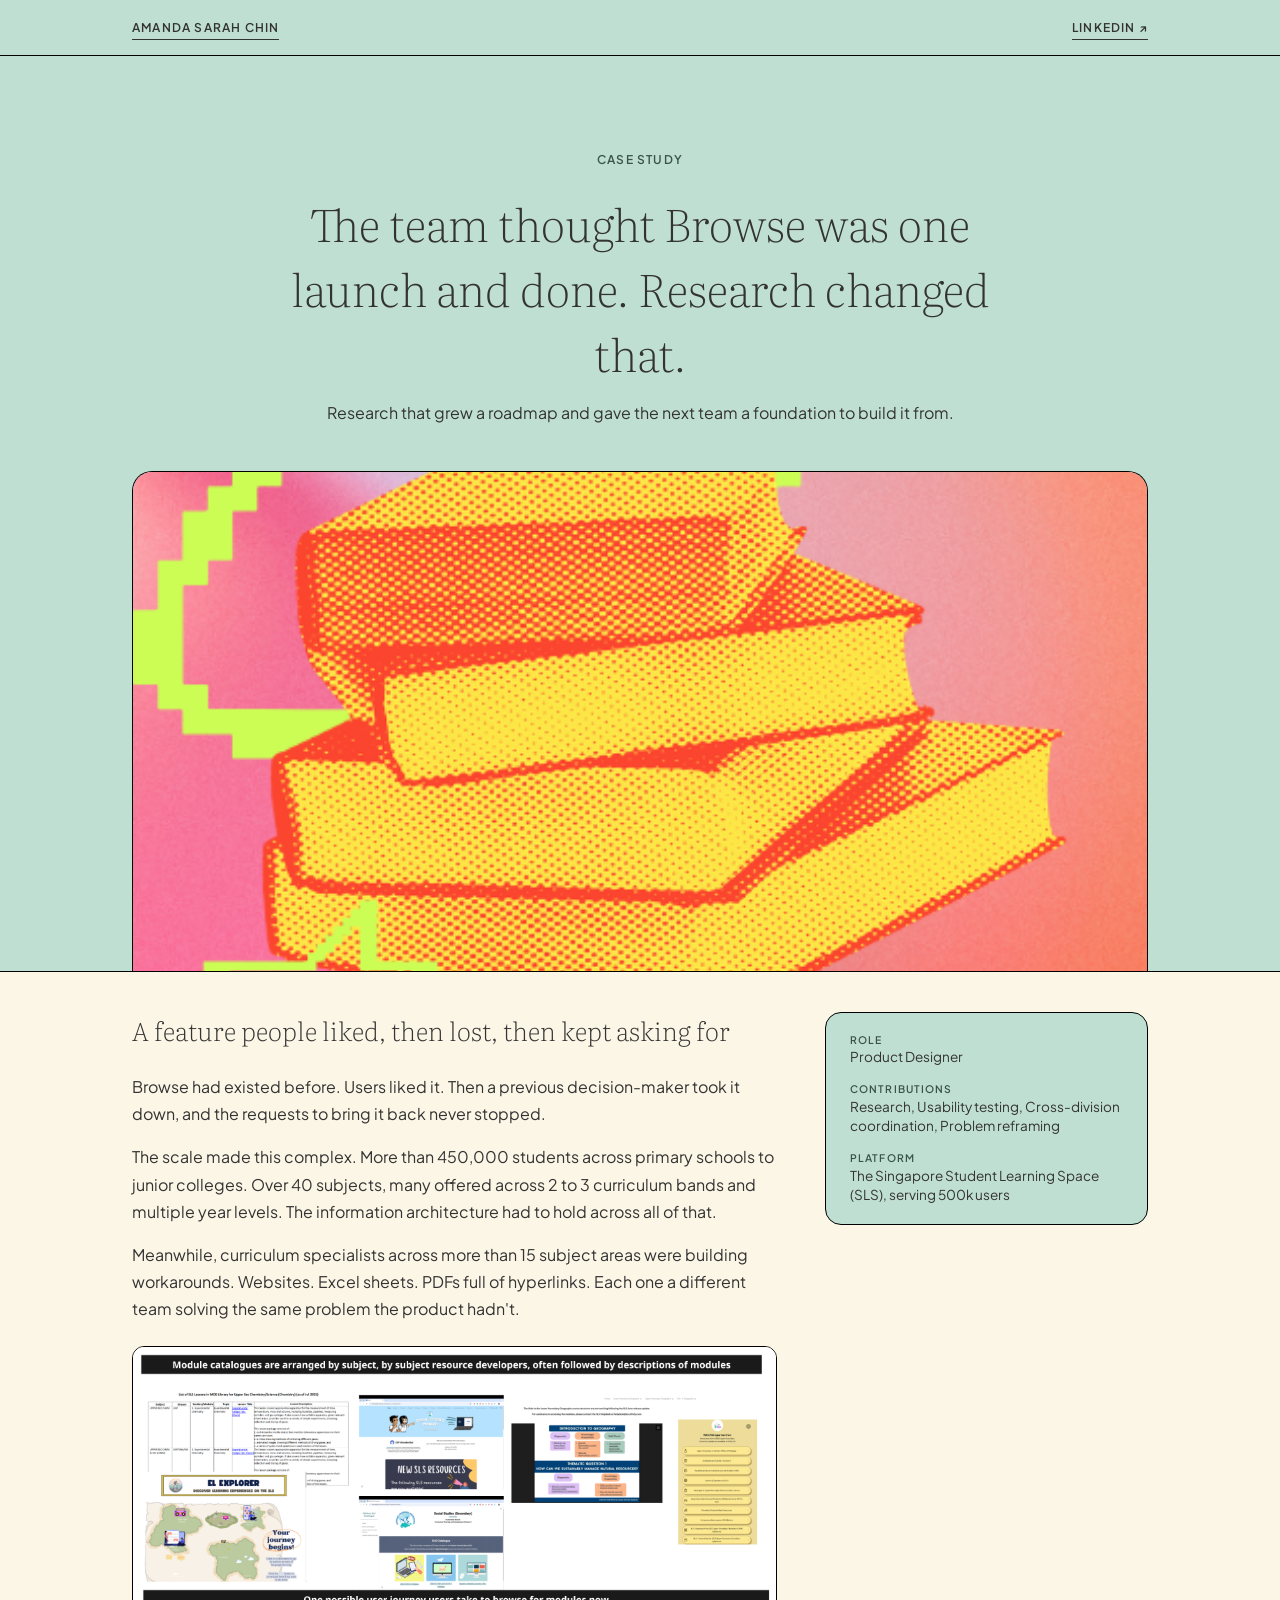
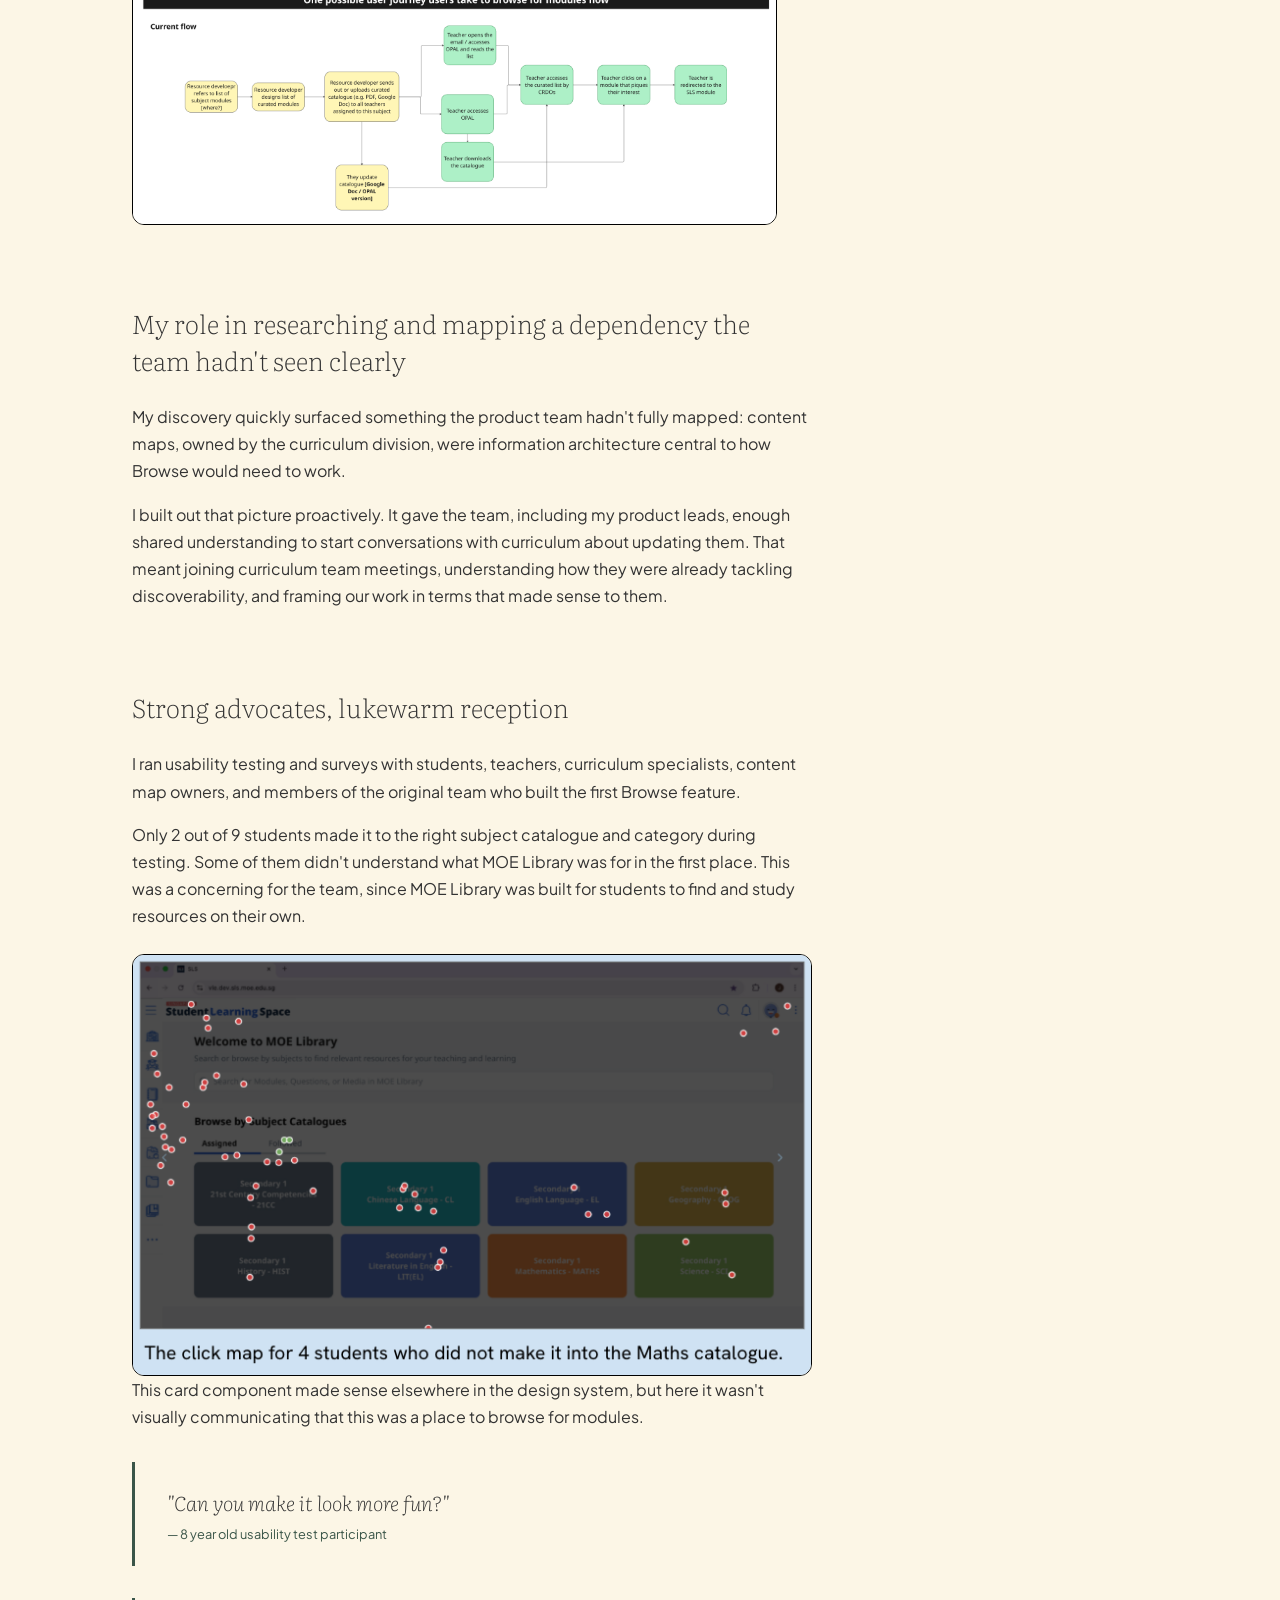
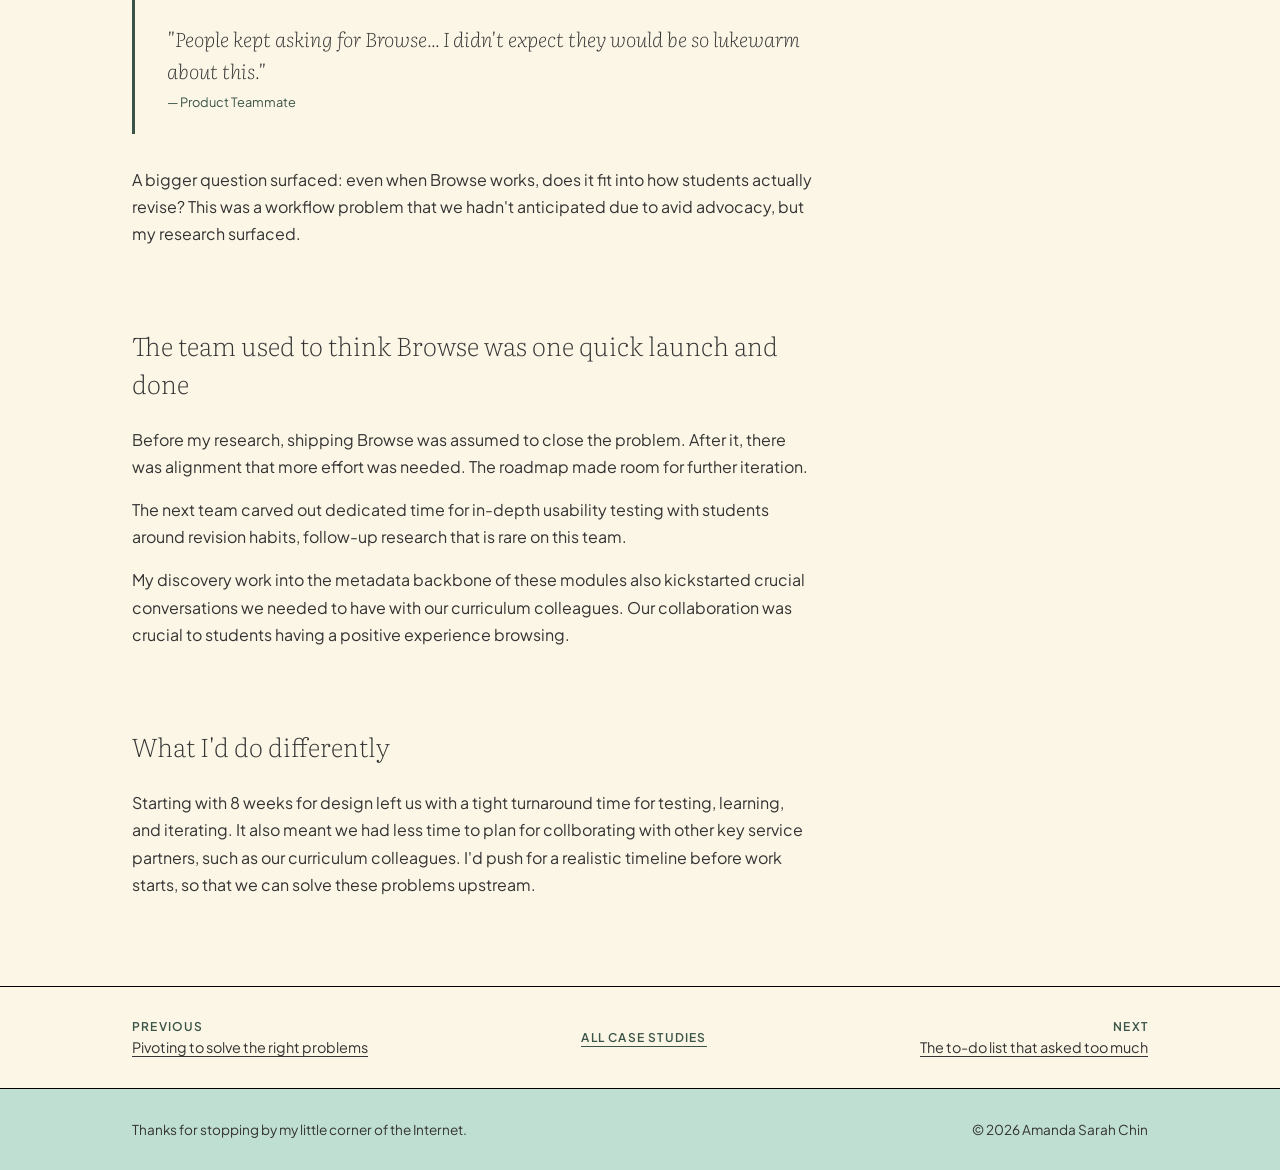
==== commit e05eb987: "12mar midnight" ====
--- a/browse.html
+++ b/browse.html
@@ -2,7 +2,7 @@
 <html lang="en">
 <head>
   <meta charset="UTF-8">
-  <meta name="viewport" content="width=device-width, initial-scale=1">
+  <meta name="viewport" content="width=device-width, initial-scale=1, viewport-fit=cover">
   <title>SLS Browse Case Study — Amanda Sarah Chin</title>
   <meta name="description" content="Researching why bringing back Browse required more than a single launch for Singapore's national learning platform.">
   <meta property="og:title" content="Users kept asking for Browse back — Amanda Sarah Chin">
@@ -21,7 +21,7 @@
     <div class="nav-container">
       <a href="/" class="nav-logo">Amanda Sarah Chin</a>
       <div class="nav-menu" id="navMenu">
-        <a href="https://linkedin.com/in/amandasarahchin" class="nav-link" target="_blank" rel="noopener">LinkedIn ↗</a>
+        <a href="https://linkedin.com/in/amandasarahchin" class="nav-link" target="_blank" rel="noopener">LinkedIn &#x2197;&#xFE0E;</a>
       </div>
       <button class="menu-button" id="menuButton" aria-label="Menu" aria-expanded="false">
         <span class="menu-icon">
@@ -91,7 +91,7 @@
     <!-- Section 3 -->
     <section class="cs-section">
       <div class="cs-container">
-        <h2 class="cs-section-title">Strong advocates, lukewarm reception.</h2>
+        <h2 class="cs-section-title">Strong advocates, lukewarm reception</h2>
         <p class="cs-body-text">I ran usability testing and surveys with students, teachers, curriculum specialists, content map owners, and members of the original team who built the first Browse feature.</p>
         <p class="cs-body-text">Only 2 out of 9 students made it to the right subject catalogue and category during testing. Some of them didn't understand what MOE Library was for in the first place. This was a concerning for the team, since MOE Library was built for students to find and study resources on their own. </p> 
         <img src="images/browse-clickmap.png" alt="Usability click map showing where students clicked during testing" class="cs-body-image">
--- a/styles.css
+++ b/styles.css
@@ -57,6 +57,7 @@
   border-bottom: 1px solid var(--black);
   position: sticky;
   top: 0;
+  padding-top: env(safe-area-inset-top);
   animation: navSink 0.6s ease 0.2s both;
 }
 
@@ -846,12 +847,16 @@
 
 /* ===== RESPONSIVE: max-width 479px ===== */
 @media (max-width: 479px) {
+  .nav-logo {
+    font-size: 0.85rem;
+  }
+
   .section-heading {
     margin-bottom: 1rem;
   }
 
   .hero-headline {
-    font-size: 1.15rem;
+    font-size: 1.5rem;
     line-height: 1.5;
   }
 
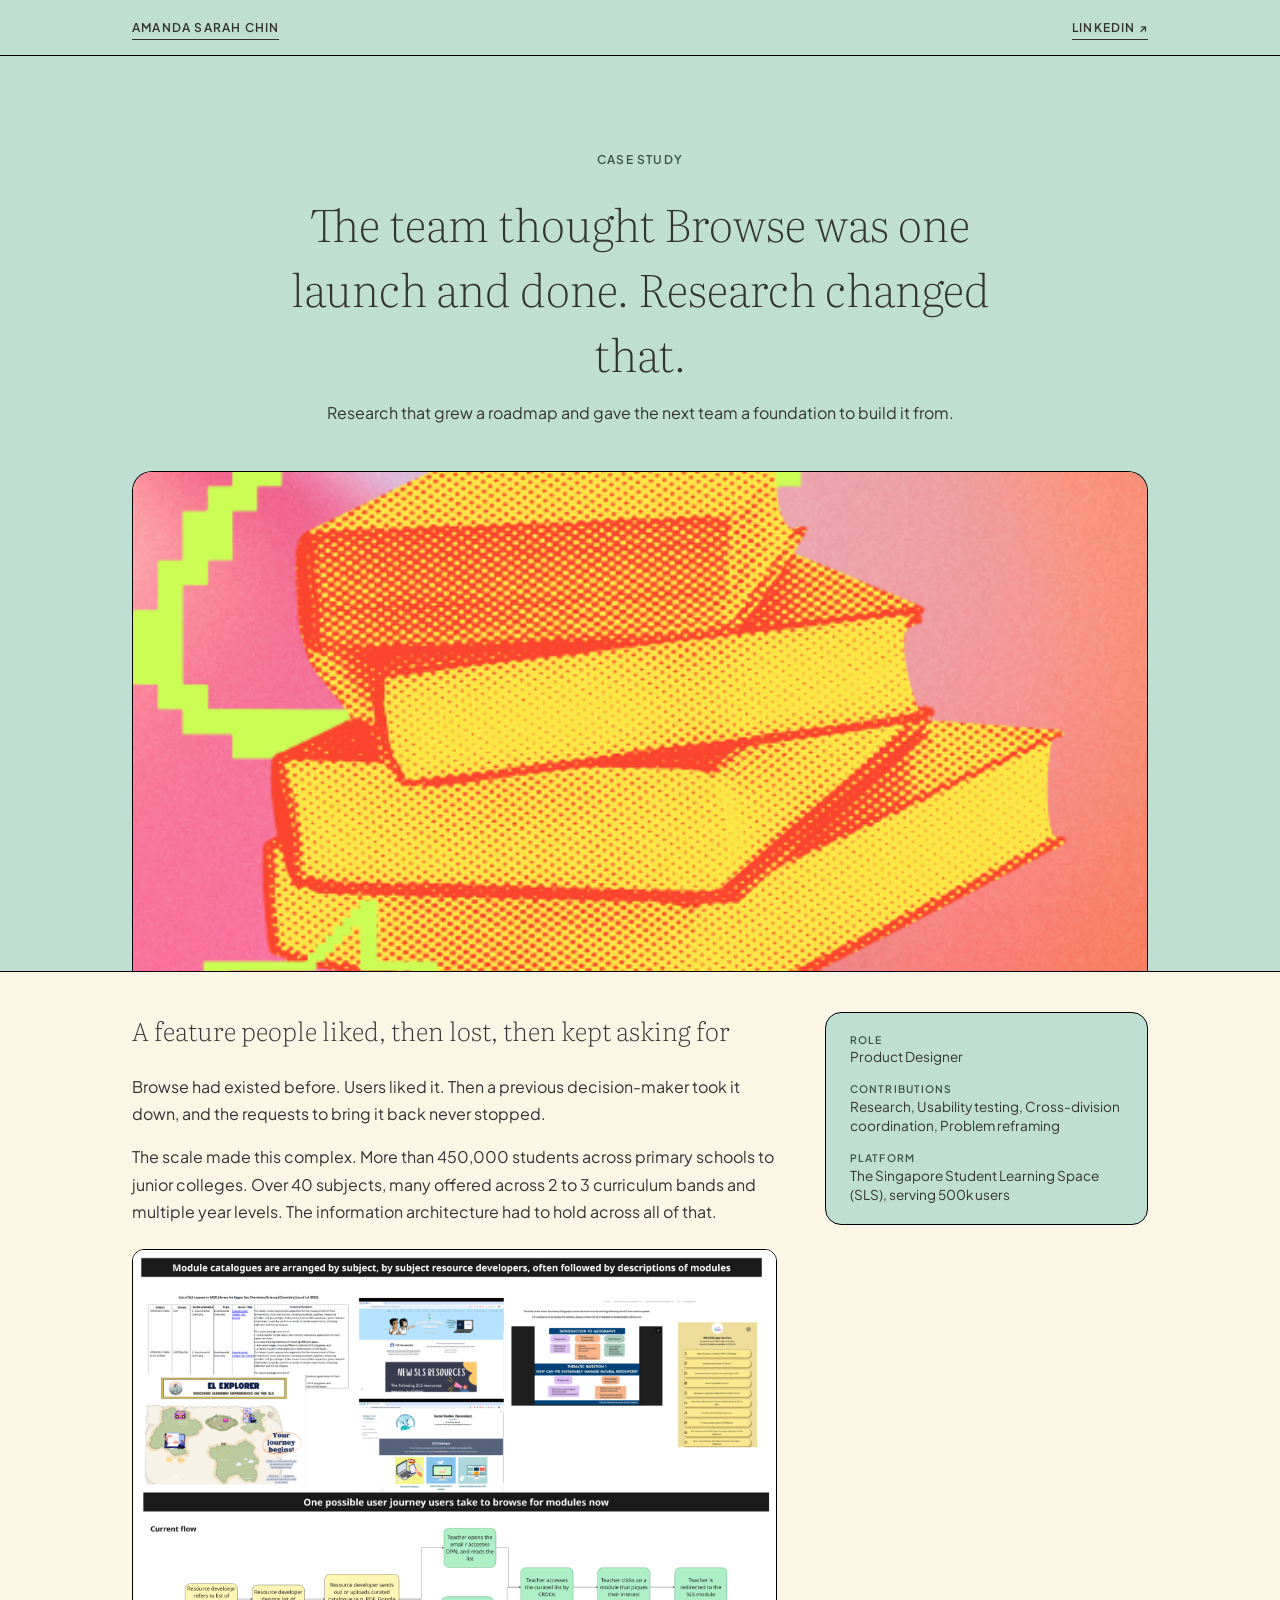
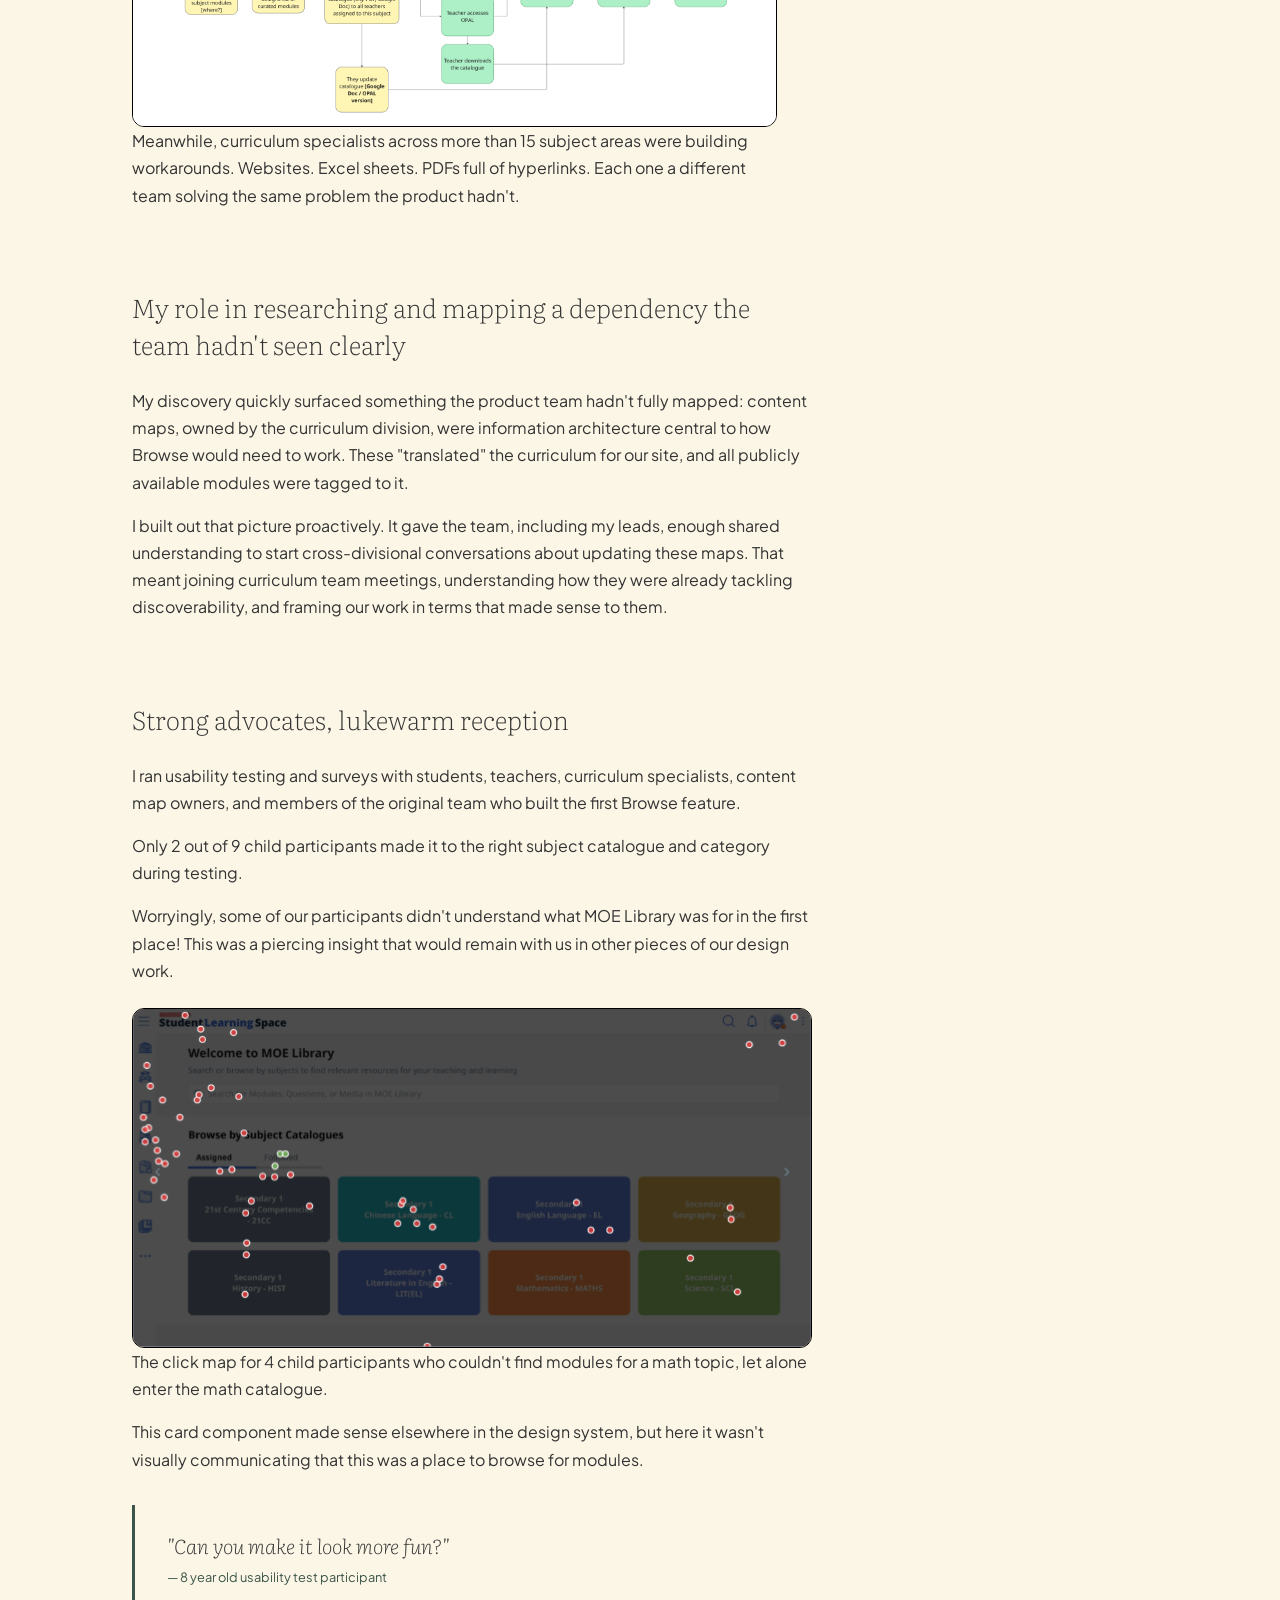
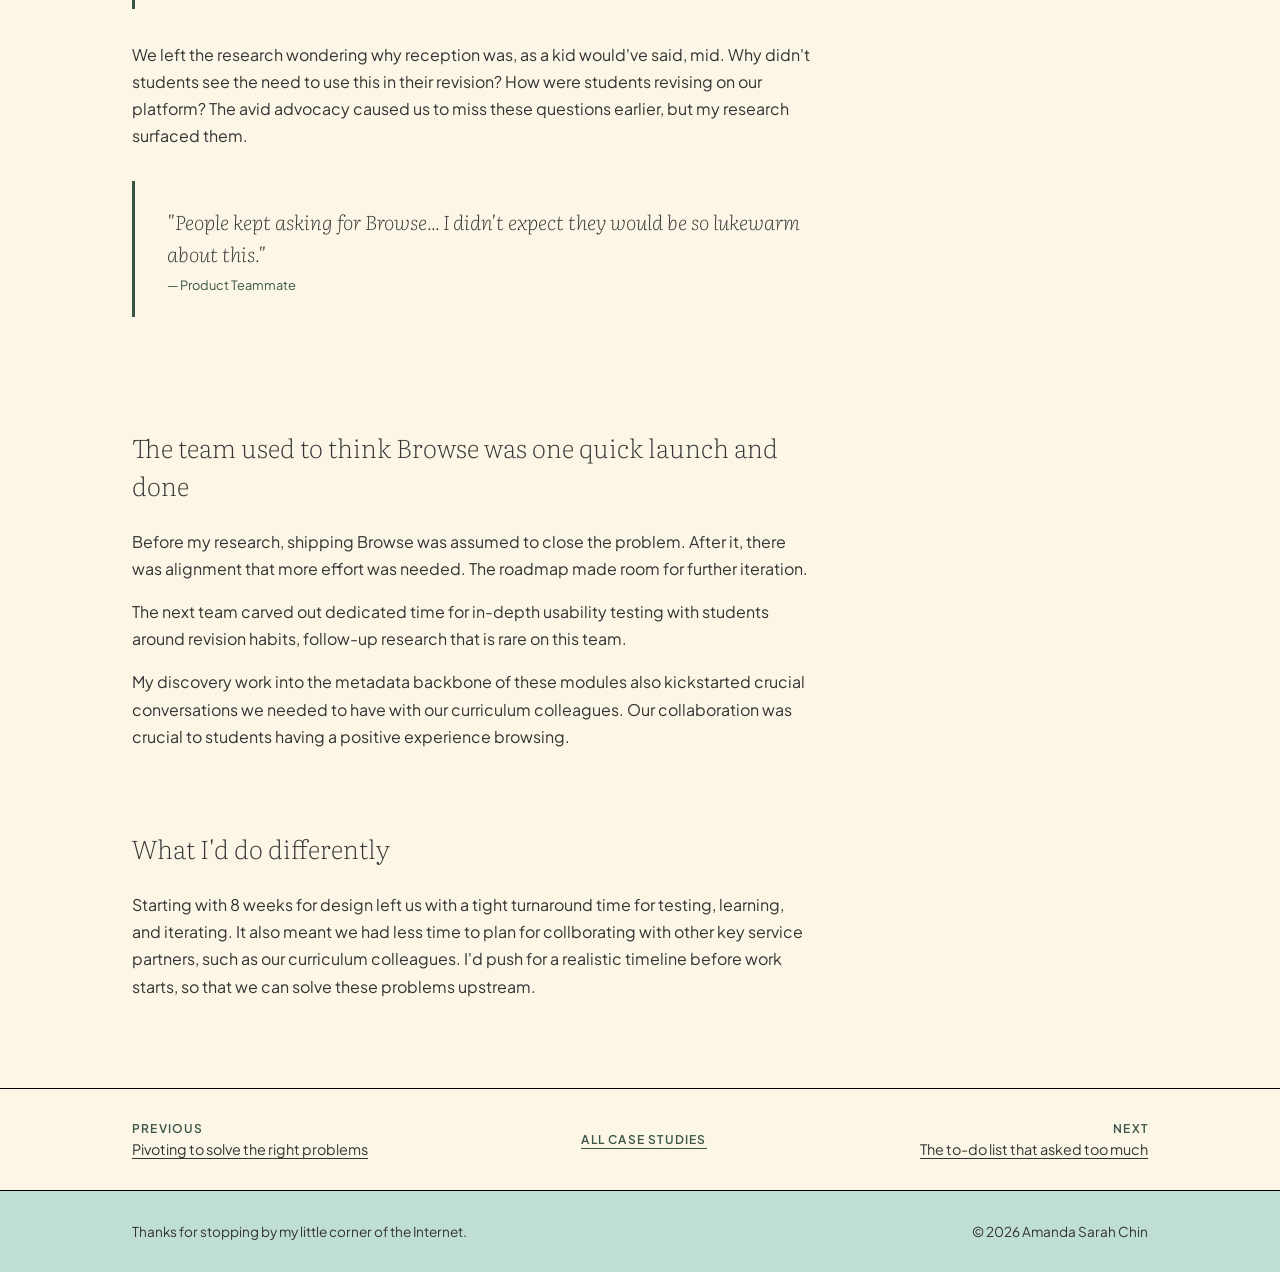
==== commit 89cae02b: "12mar midnight" ====
--- a/browse.html
+++ b/browse.html
@@ -56,8 +56,9 @@
             <h2 class="cs-section-title">A feature people liked, then lost, then kept asking for</h2>
             <p class="cs-body-text">Browse had existed before. Users liked it. Then a previous decision-maker took it down, and the requests to bring it back never stopped.</p>
             <p class="cs-body-text">The scale made this complex. More than 450,000 students across primary schools to junior colleges. Over 40 subjects, many offered across 2 to 3 curriculum bands and multiple year levels. The information architecture had to hold across all of that.</p>
+            <img src="images/browse-user-journey.png" alt="User journey map showing how students currently navigate to browse content" class="cs-body-image">
             <p class="cs-body-text">Meanwhile, curriculum specialists across more than 15 subject areas were building workarounds. Websites. Excel sheets. PDFs full of hyperlinks. Each one a different team solving the same problem the product hadn't.</p>
-            <img src="images/browse-user-journey.png" alt="User journey map showing how students currently navigate to browse content" class="cs-body-image">
+            
           </div>
           <div class="cs-meta-card">
             <div class="cs-meta-item">
@@ -82,8 +83,8 @@
       <div class="cs-container">
         <h2 class="cs-section-title">My role in researching and mapping a dependency the team hadn't seen clearly</h2>
         
-        <p class="cs-body-text">My discovery quickly surfaced something the product team hadn't fully mapped: content maps, owned by the curriculum division, were information architecture central to how Browse would need to work. </p>
-        <p class="cs-body-text">I built out that picture proactively. It gave the team, including my product leads, enough shared understanding to start conversations with curriculum about updating them. That meant joining curriculum team meetings, understanding how they were already tackling discoverability, and framing our work in terms that made sense to them.</p>
+        <p class="cs-body-text">My discovery quickly surfaced something the product team hadn't fully mapped: content maps, owned by the curriculum division, were information architecture central to how Browse would need to work. These "translated" the curriculum for our site, and all publicly available modules were tagged to it.</p>
+        <p class="cs-body-text">I built out that picture proactively. It gave the team, including my leads, enough shared understanding to start cross-divisional conversations about updating these maps. That meant joining curriculum team meetings, understanding how they were already tackling discoverability, and framing our work in terms that made sense to them.</p>
        
       </div>
     </section>
@@ -93,21 +94,24 @@
       <div class="cs-container">
         <h2 class="cs-section-title">Strong advocates, lukewarm reception</h2>
         <p class="cs-body-text">I ran usability testing and surveys with students, teachers, curriculum specialists, content map owners, and members of the original team who built the first Browse feature.</p>
-        <p class="cs-body-text">Only 2 out of 9 students made it to the right subject catalogue and category during testing. Some of them didn't understand what MOE Library was for in the first place. This was a concerning for the team, since MOE Library was built for students to find and study resources on their own. </p> 
+        <p class="cs-body-text">Only 2 out of 9 child participants made it to the right subject catalogue and category during testing.</p>
+        <p class="cs-body-text">Worryingly, some of our participants didn't understand what MOE Library was for in the first place! This was a piercing insight that would remain with us in other pieces of our design work. </p> 
         <img src="images/browse-clickmap.png" alt="Usability click map showing where students clicked during testing" class="cs-body-image">
+        <p class="cs-body-text">The click map for 4 child participants who couldn't find modules for a math topic, let alone enter the math catalogue.</p>
         <p class="cs-body-text">This card component made sense elsewhere in the design system, but here it wasn't visually communicating that this was a place to browse for modules. </p>
         <blockquote class="cs-pullquote">
           <p>"Can you make it look more fun?"</p>
           <cite class="cs-pullquote-cite">— 8 year old usability test participant</cite>
         </blockquote>
 
+        
+      
+        <p class="cs-body-text">We left the research wondering why reception was, as a kid would've said, mid. Why didn't students see the need to use this in their revision? How were students revising on our platform? The avid advocacy caused us to miss these questions earlier, but my research surfaced them.</p>
         <blockquote class="cs-pullquote">
           <p>"People kept asking for Browse... I didn't expect they would be so lukewarm about this."</p>
           <cite class="cs-pullquote-cite">— Product Teammate</cite>
         </blockquote>
-      
-        <p class="cs-body-text">A bigger question surfaced: even when Browse works, does it fit into how students actually revise? This was a workflow problem that we hadn't anticipated due to avid advocacy, but my research surfaced.</p>
-      
+
       </div>
     </section>
 
--- a/styles.css
+++ b/styles.css
@@ -203,6 +203,10 @@
   }
 
   .hero-fire-line {
+    cursor: pointer;
+  }
+
+  .painting-hover-trigger {
     cursor: pointer;
   }
 }
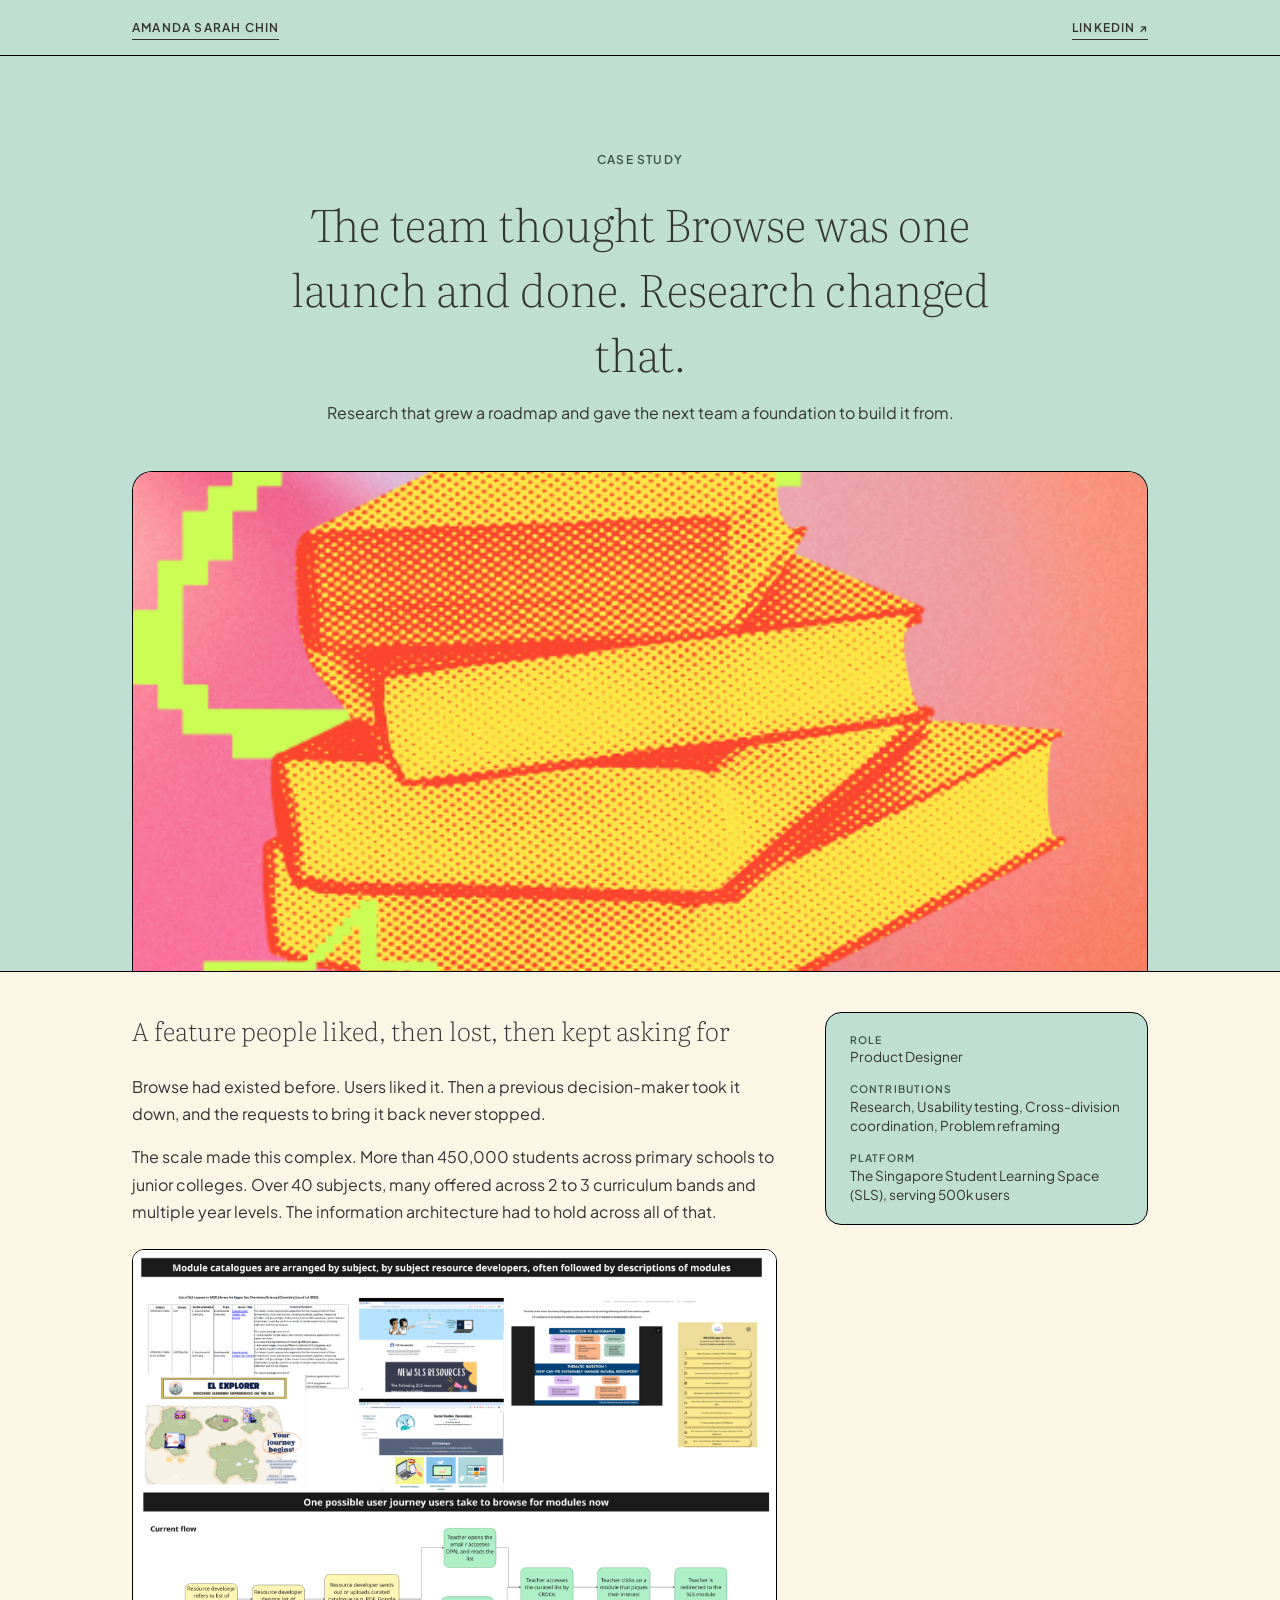
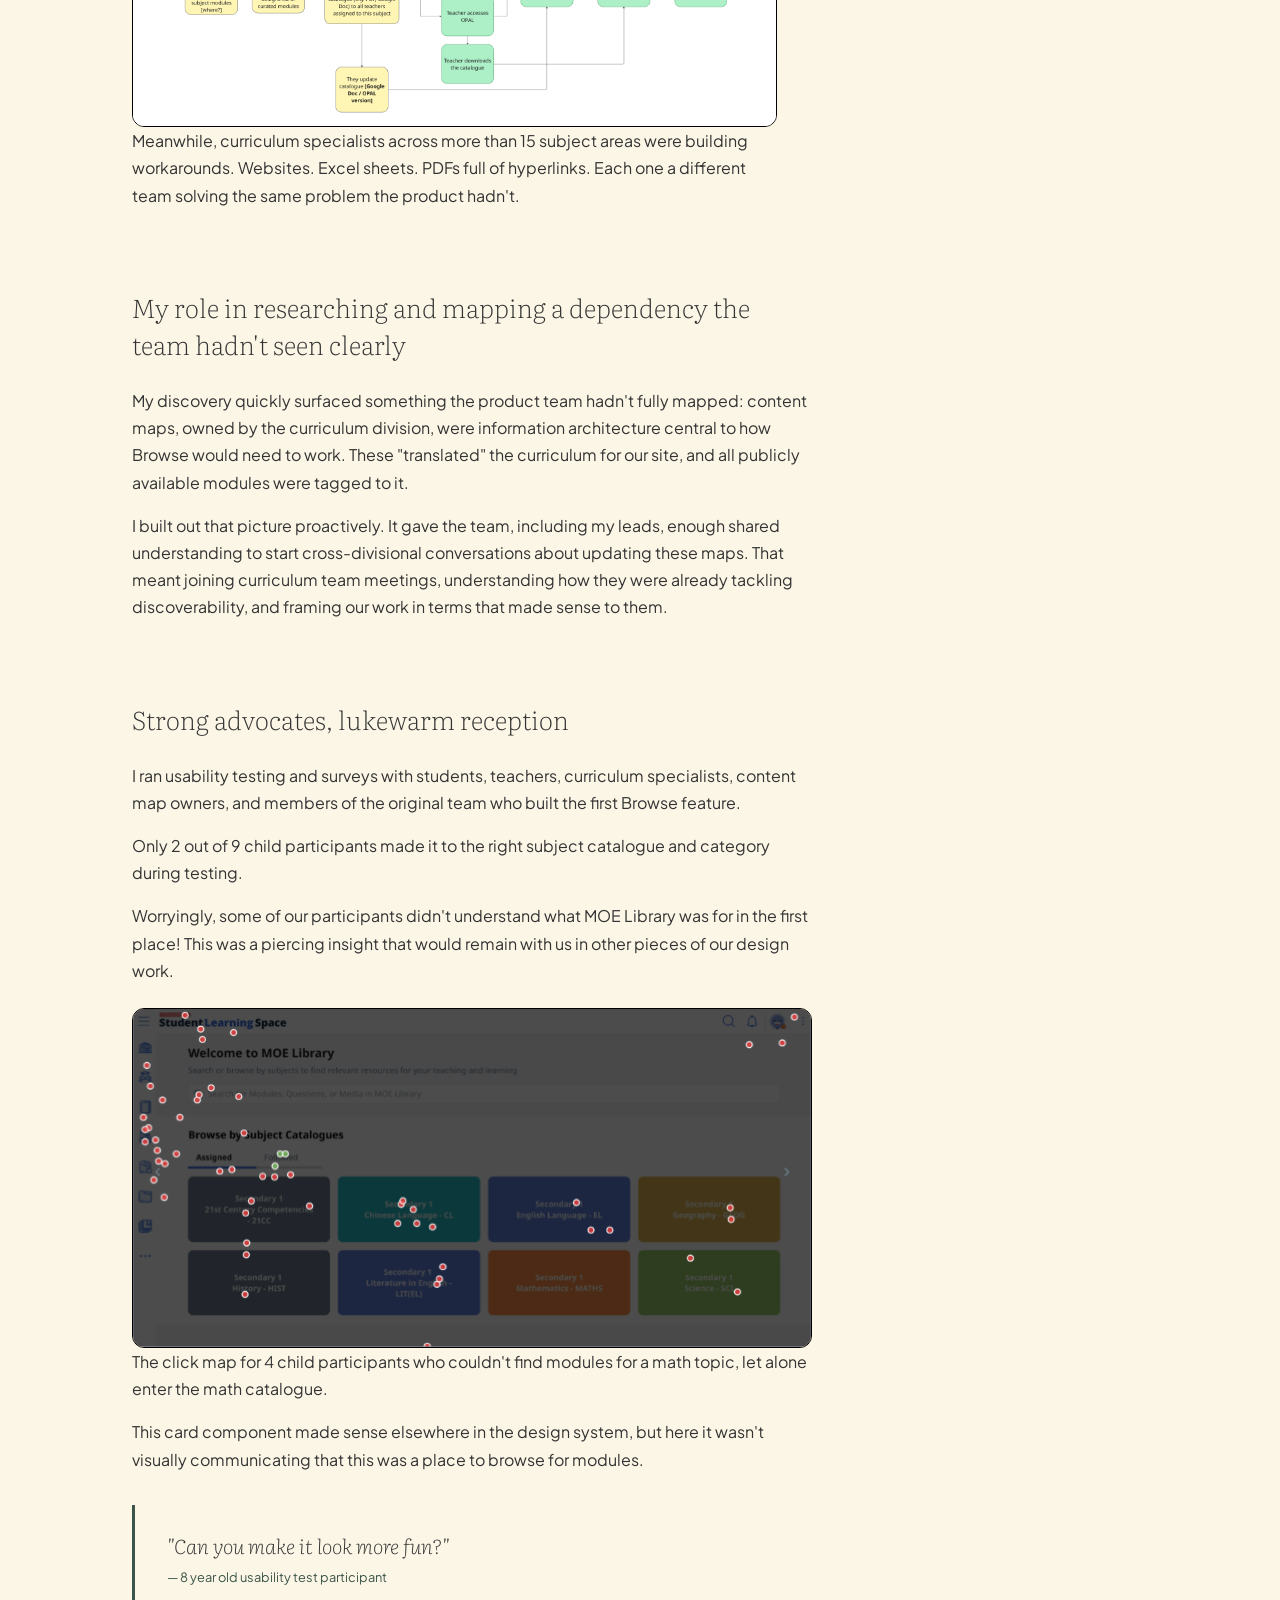
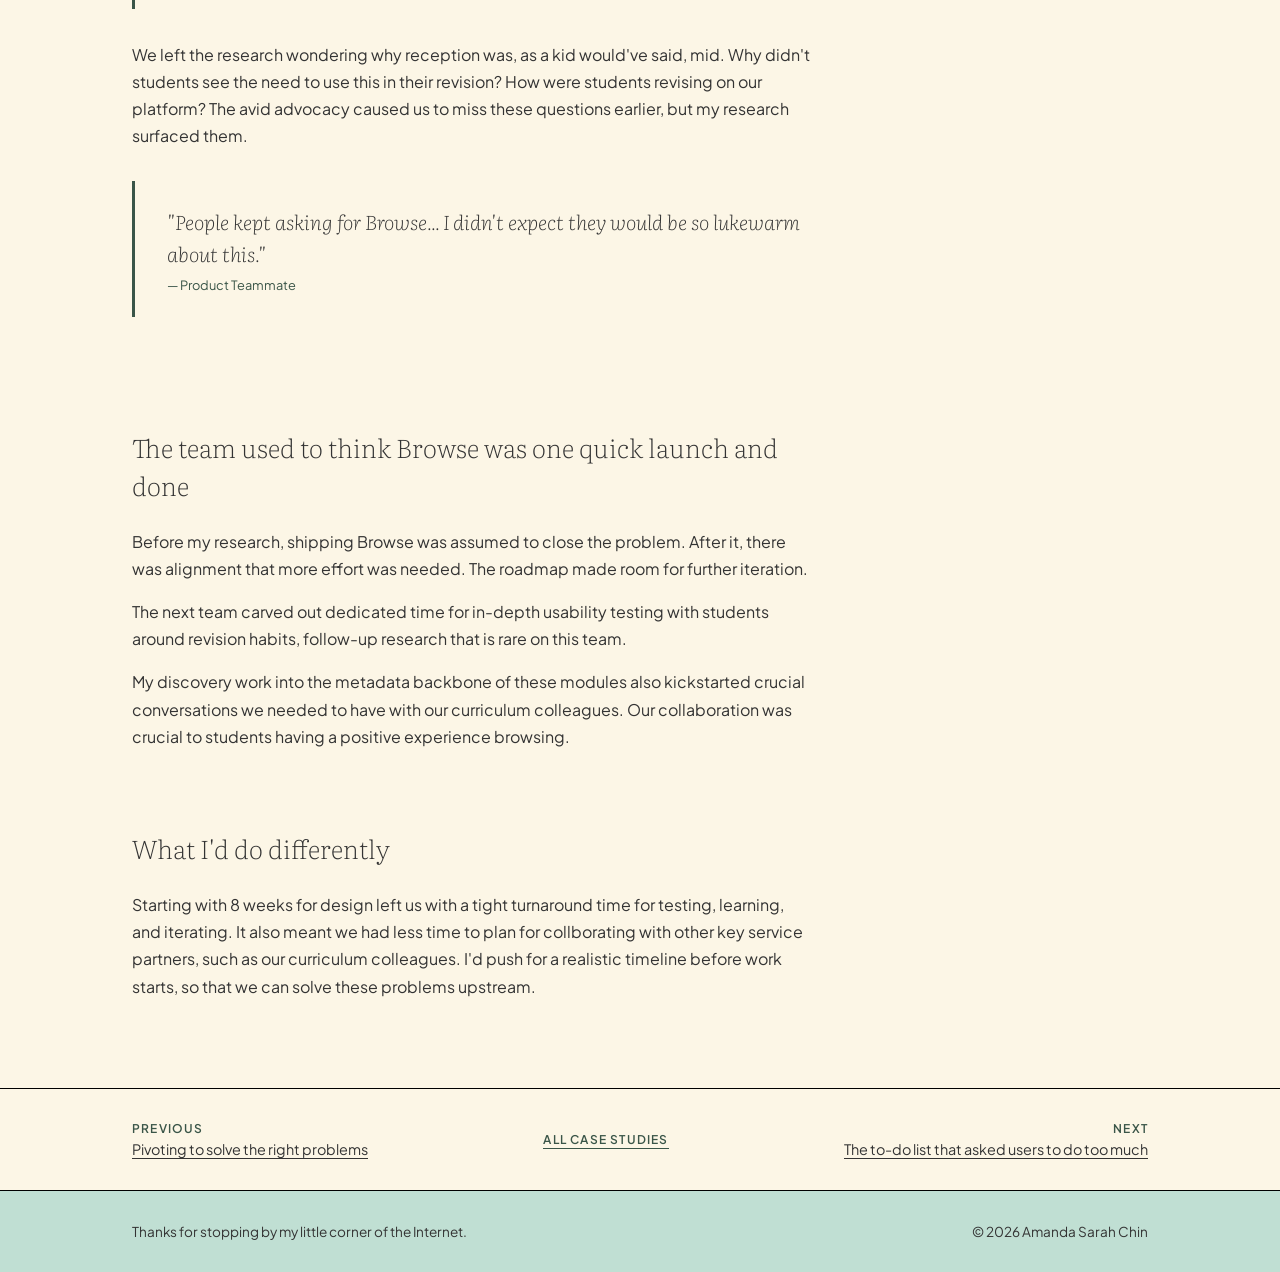
==== commit be004728: "13 mar fixing task" ====
--- a/browse.html
+++ b/browse.html
@@ -145,7 +145,7 @@
       <a href="/#UX" class="cs-nav-link cs-nav-all">All Case Studies</a>
       <a href="/task" class="cs-nav-link cs-nav-next">
         <span class="cs-nav-direction">Next</span>
-        <span class="cs-nav-title">The to-do list that asked too much</span>
+        <span class="cs-nav-title">The to-do list that asked users to do too much</span>
       </a>
     </div>
   </nav>
--- a/styles.css
+++ b/styles.css
@@ -915,7 +915,7 @@
   }
 
   .case-card-subtitle {
-    font-size: 1rem;
+    font-size: 0.9rem;
     line-height: 1.4rem;
   }
 
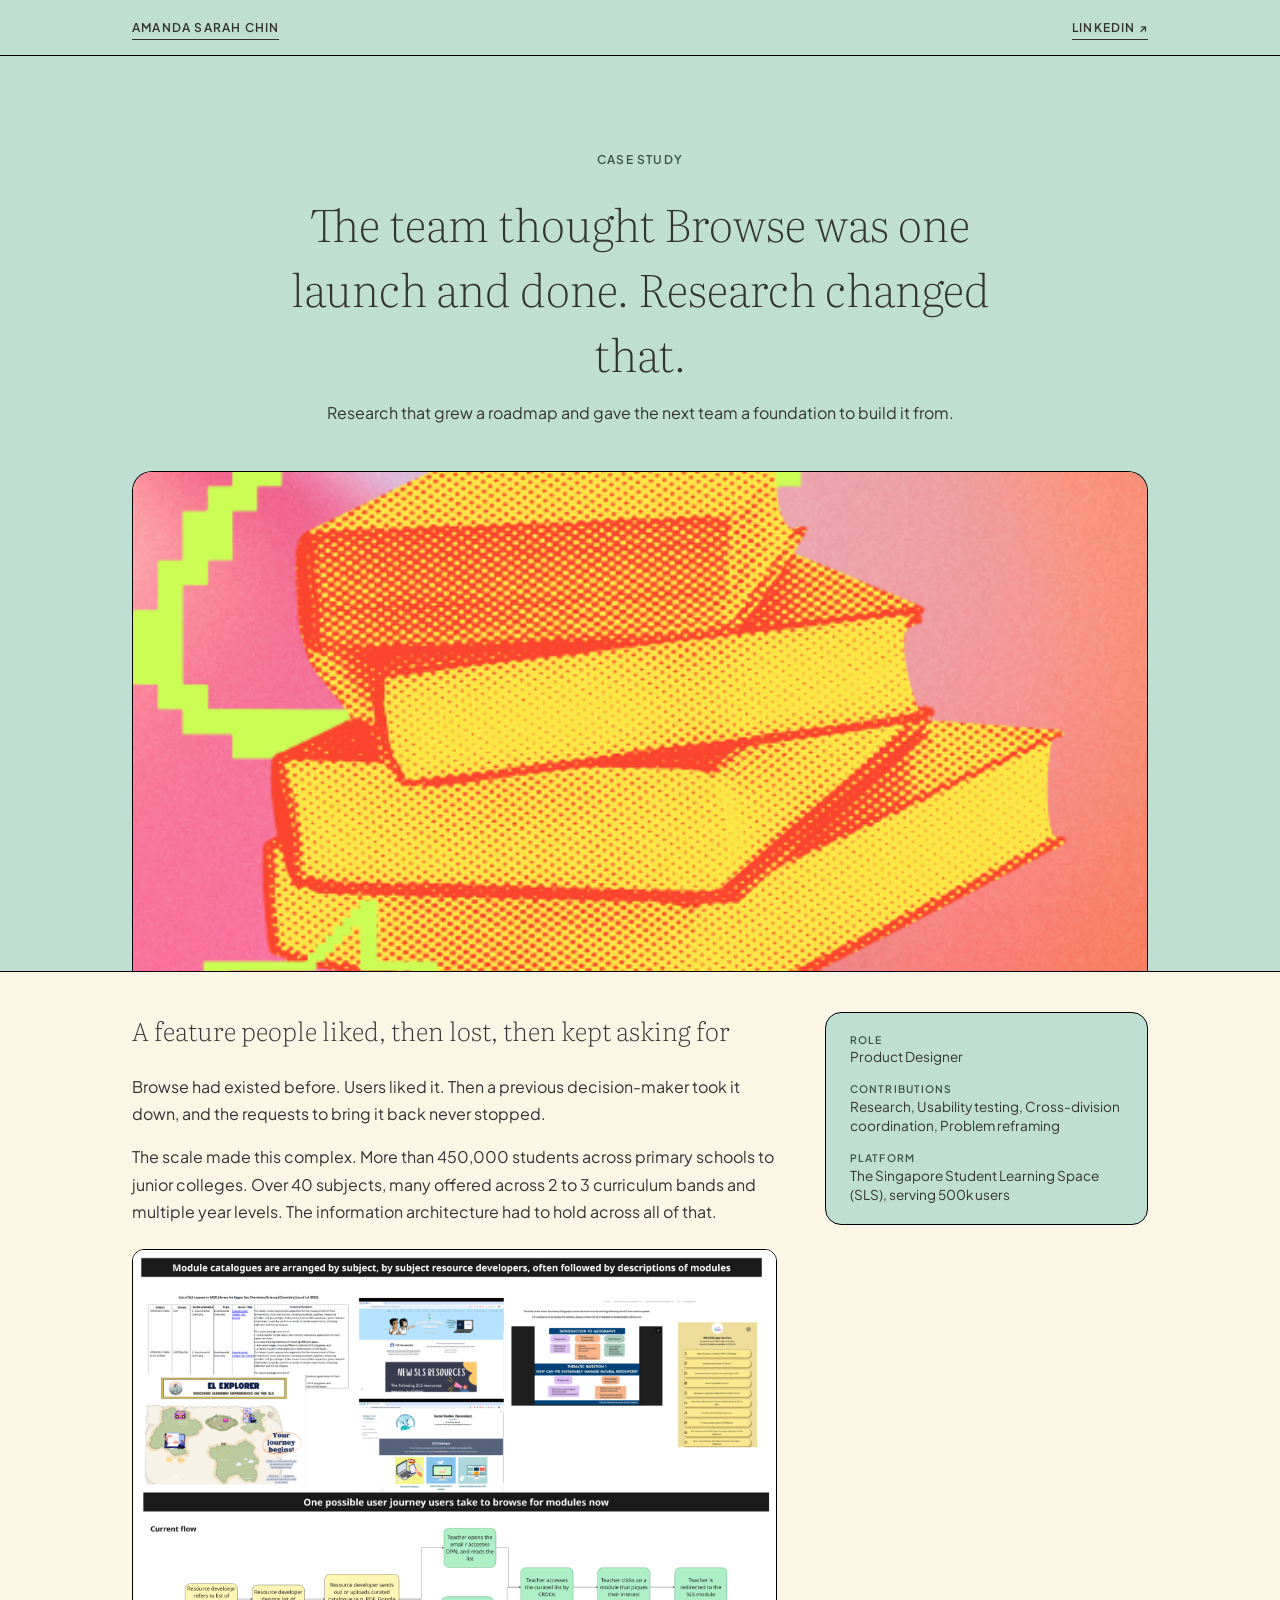
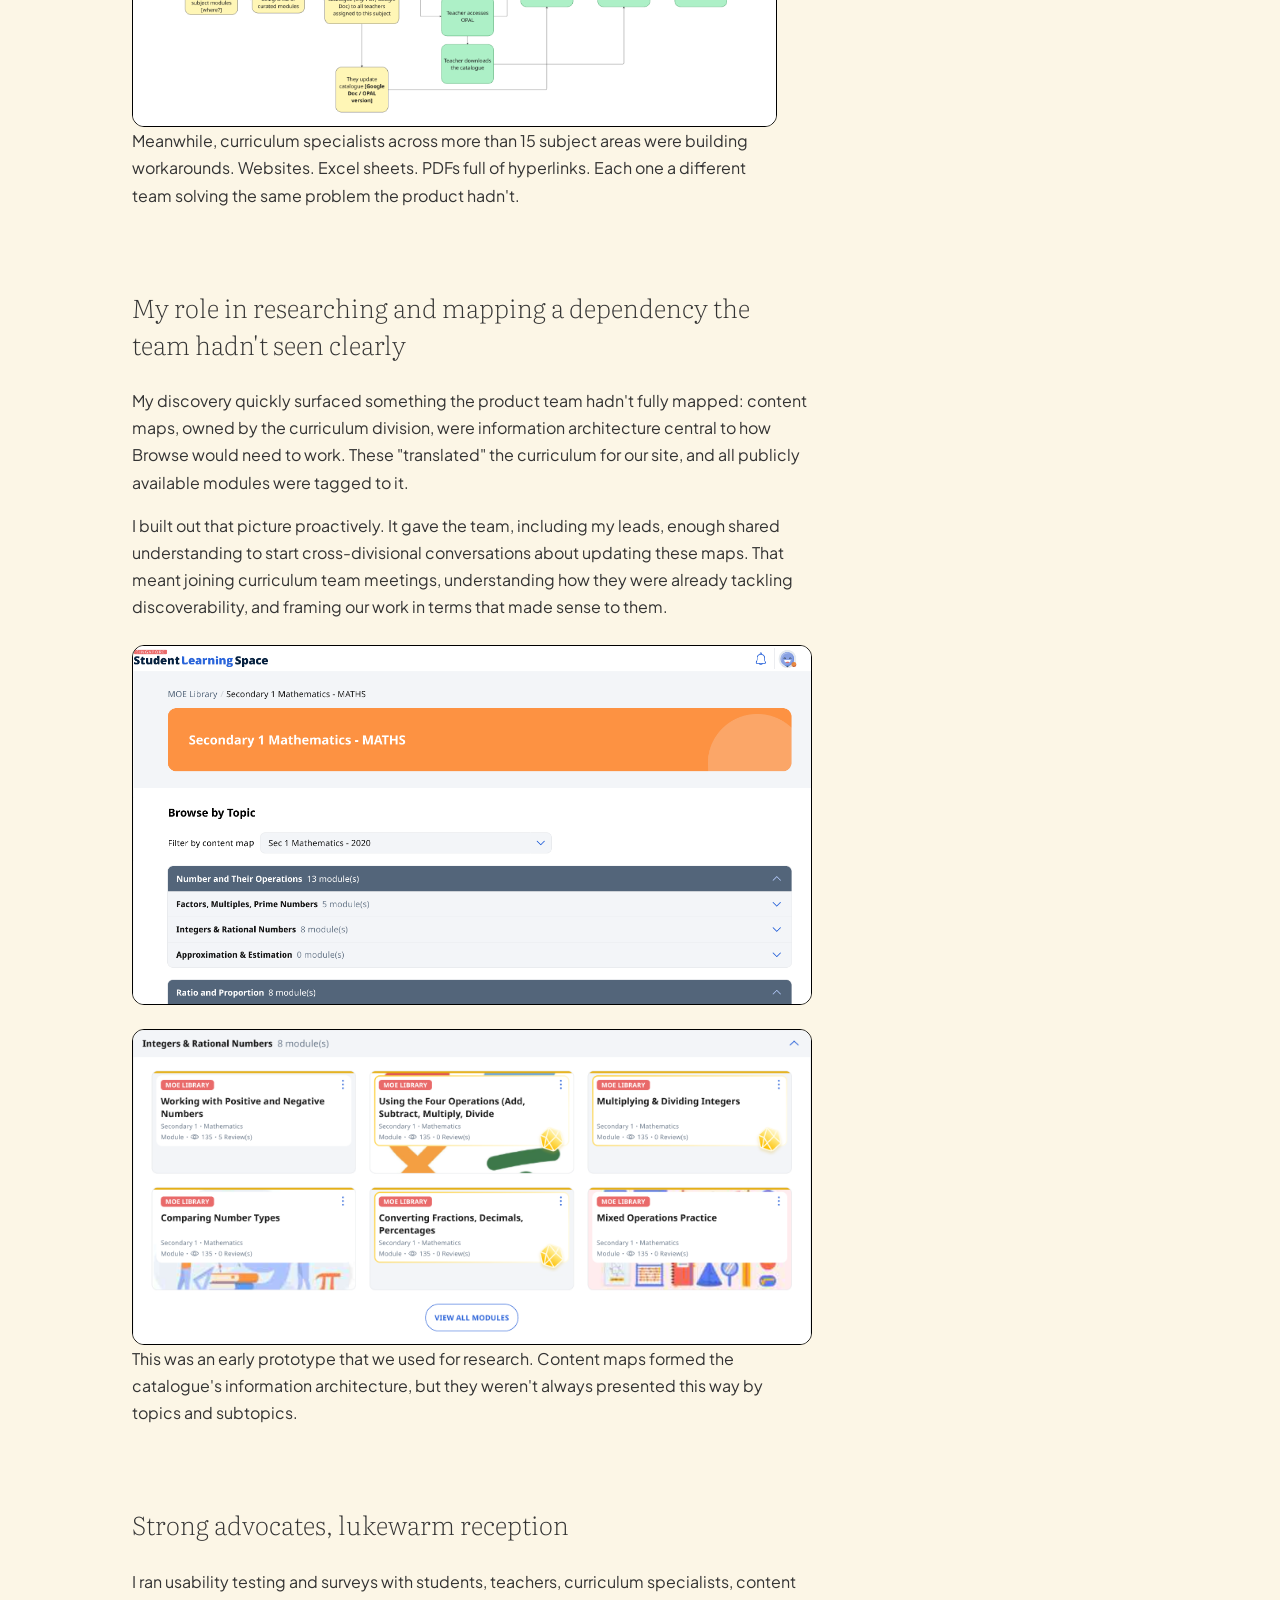
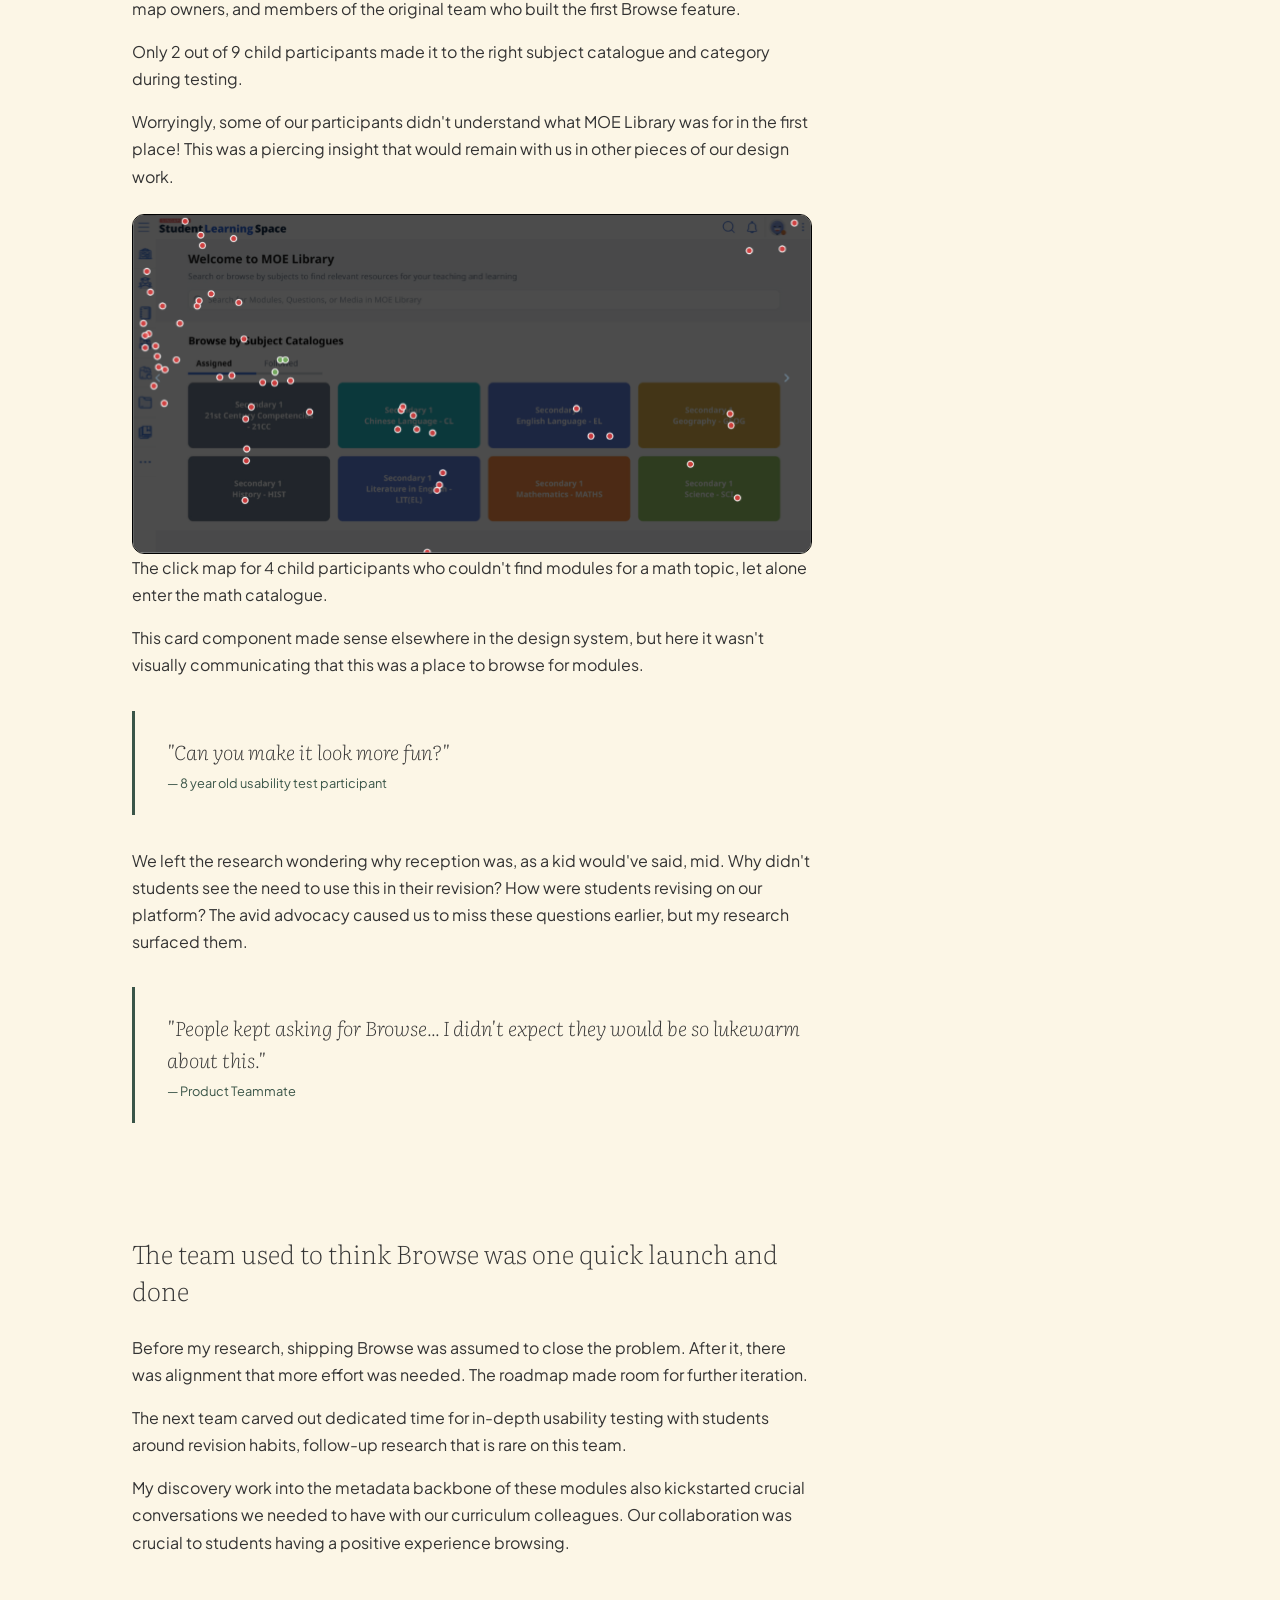
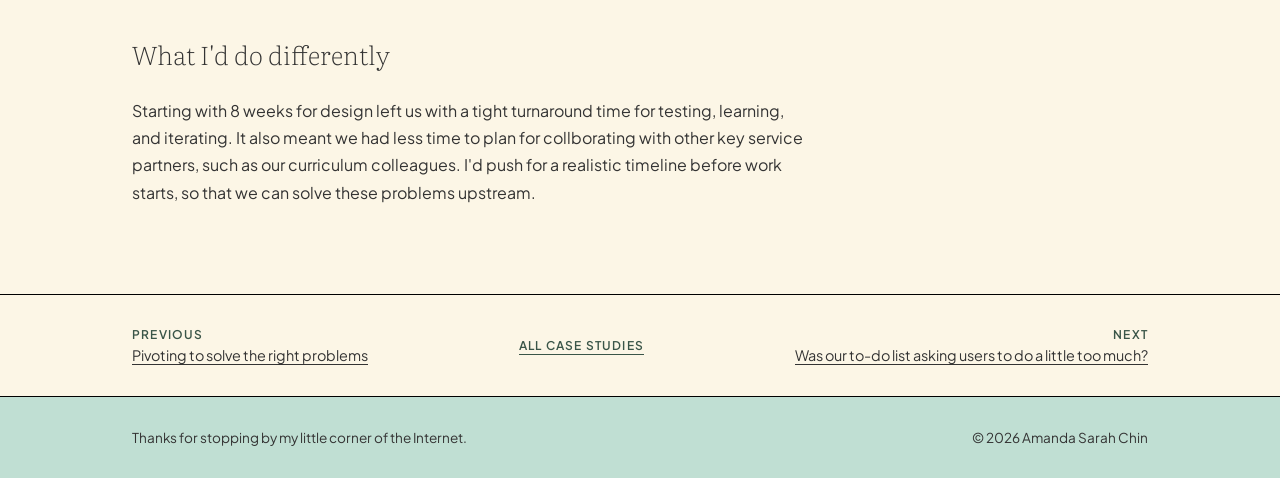
==== commit 4534ba01: "13 mar 1:40pm" ====
--- a/browse.html
+++ b/browse.html
@@ -85,7 +85,11 @@
         
         <p class="cs-body-text">My discovery quickly surfaced something the product team hadn't fully mapped: content maps, owned by the curriculum division, were information architecture central to how Browse would need to work. These "translated" the curriculum for our site, and all publicly available modules were tagged to it.</p>
         <p class="cs-body-text">I built out that picture proactively. It gave the team, including my leads, enough shared understanding to start cross-divisional conversations about updating these maps. That meant joining curriculum team meetings, understanding how they were already tackling discoverability, and framing our work in terms that made sense to them.</p>
-       
+
+        <img src="images/browse_catalogue.png" alt="Early prototype of the browse catalogue" class="cs-body-image">
+        <img src="images/browse_catalogue_modules.png" alt="Browse catalogue showing modules by topics and subtopics" class="cs-body-image">
+        <p class="cs-body-text">This was an early prototype that we used for research. Content maps formed the catalogue's information architecture, but they weren't always presented this way by topics and subtopics.</p>
+
       </div>
     </section>
 
@@ -145,7 +149,7 @@
       <a href="/#UX" class="cs-nav-link cs-nav-all">All Case Studies</a>
       <a href="/task" class="cs-nav-link cs-nav-next">
         <span class="cs-nav-direction">Next</span>
-        <span class="cs-nav-title">The to-do list that asked users to do too much</span>
+        <span class="cs-nav-title">Was our to-do list asking users to do a little too much?</span>
       </a>
     </div>
   </nav>
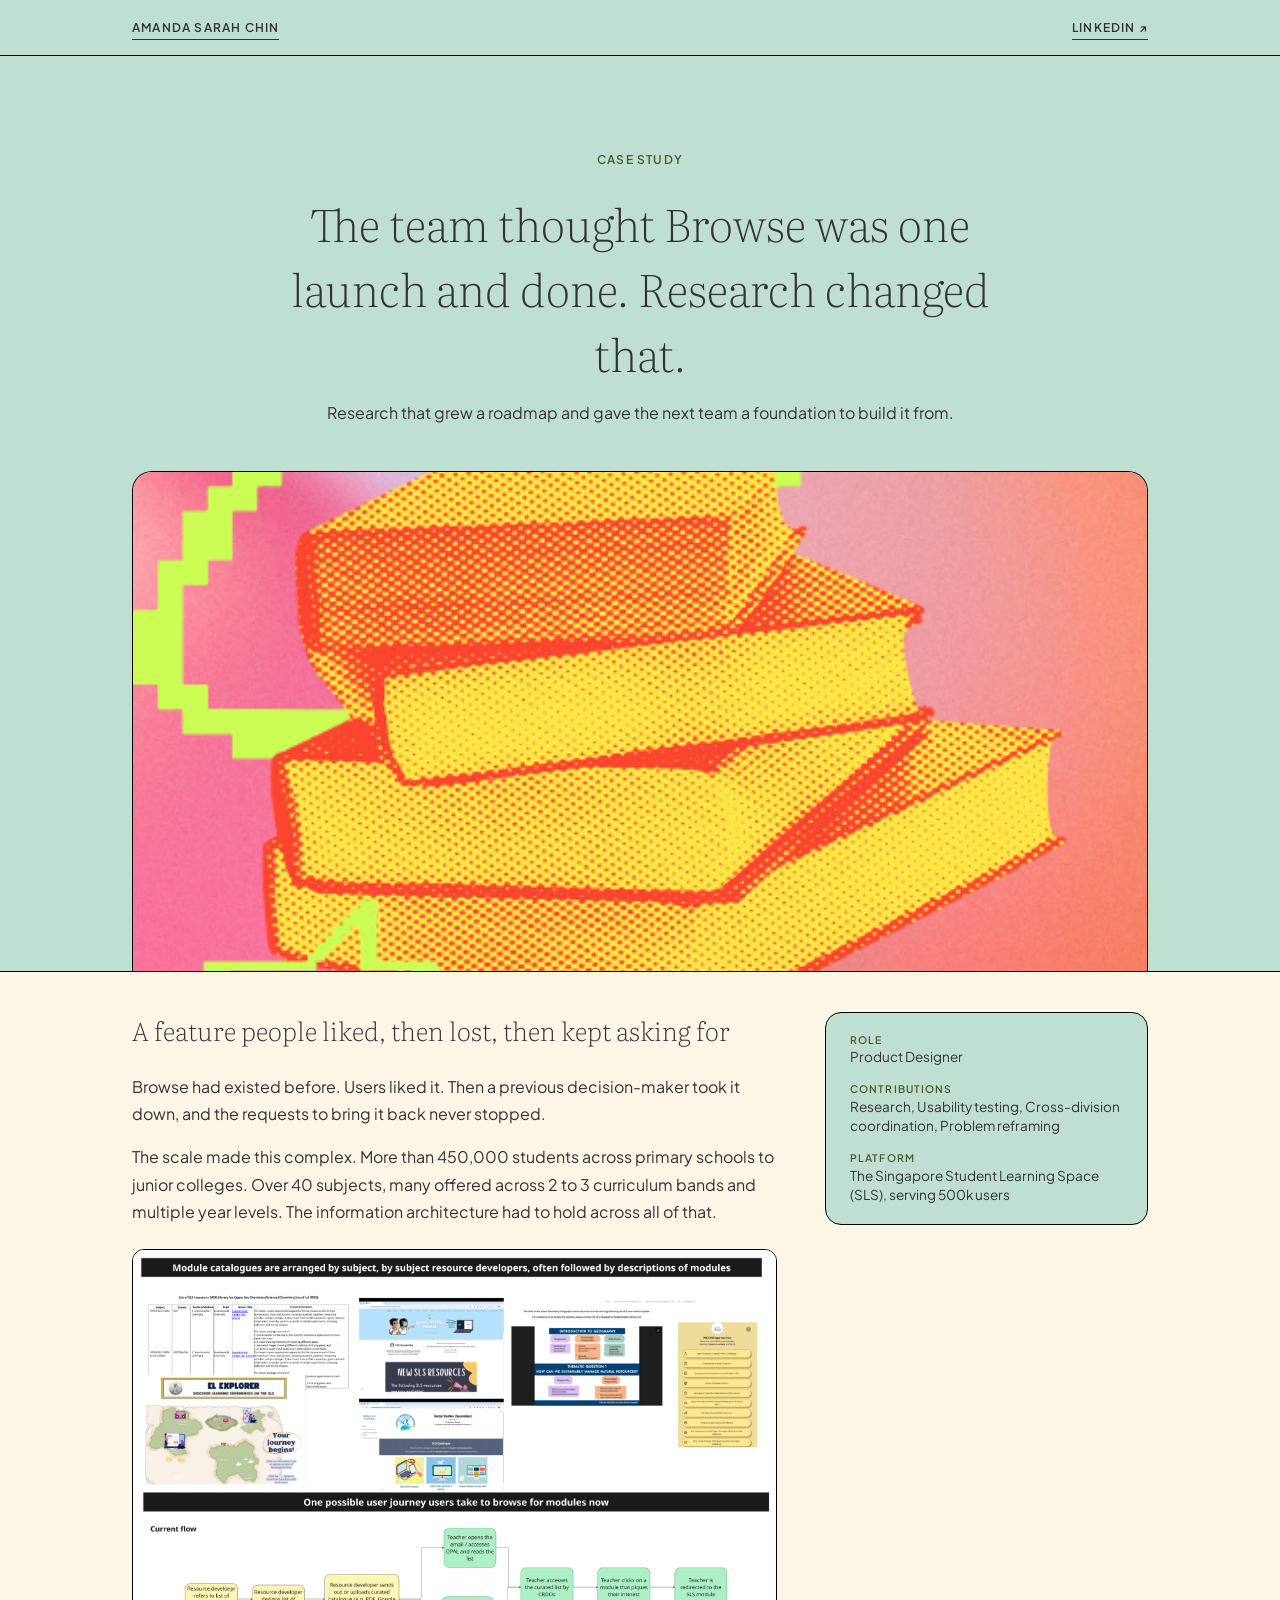
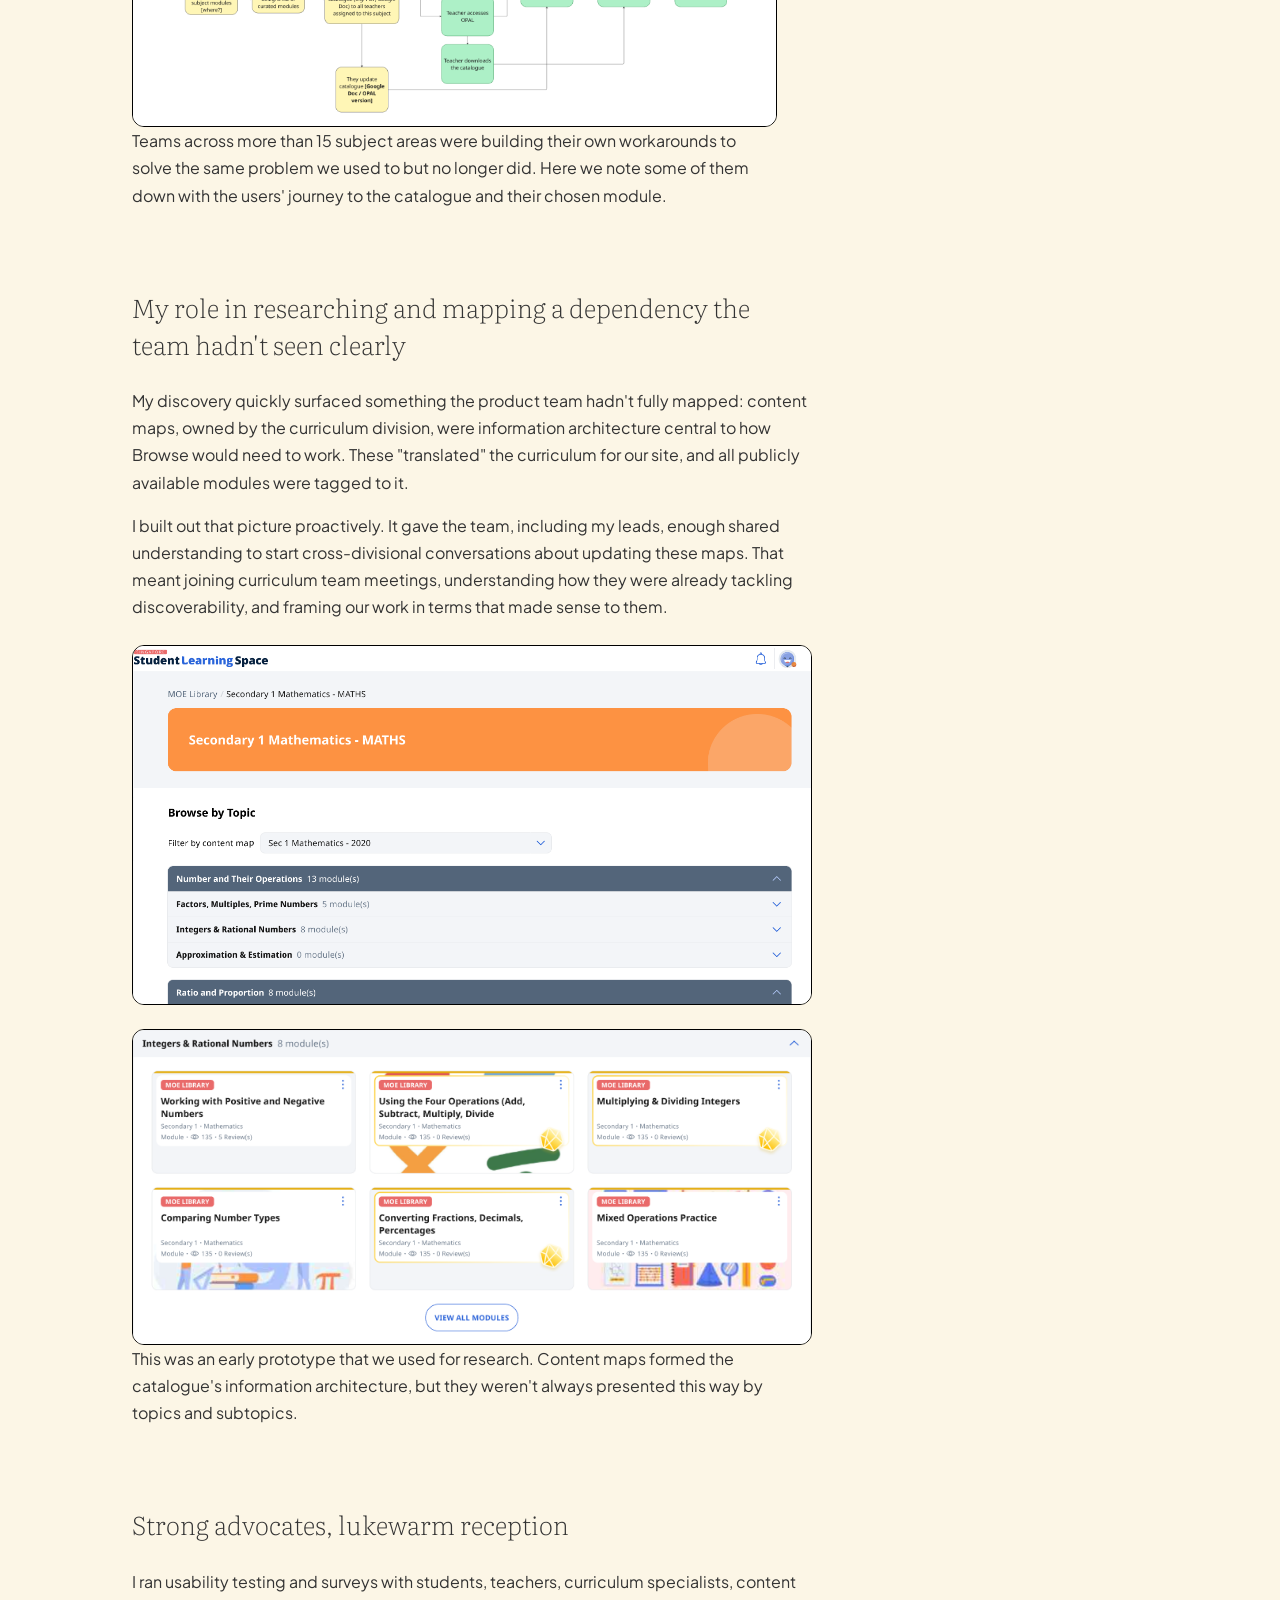
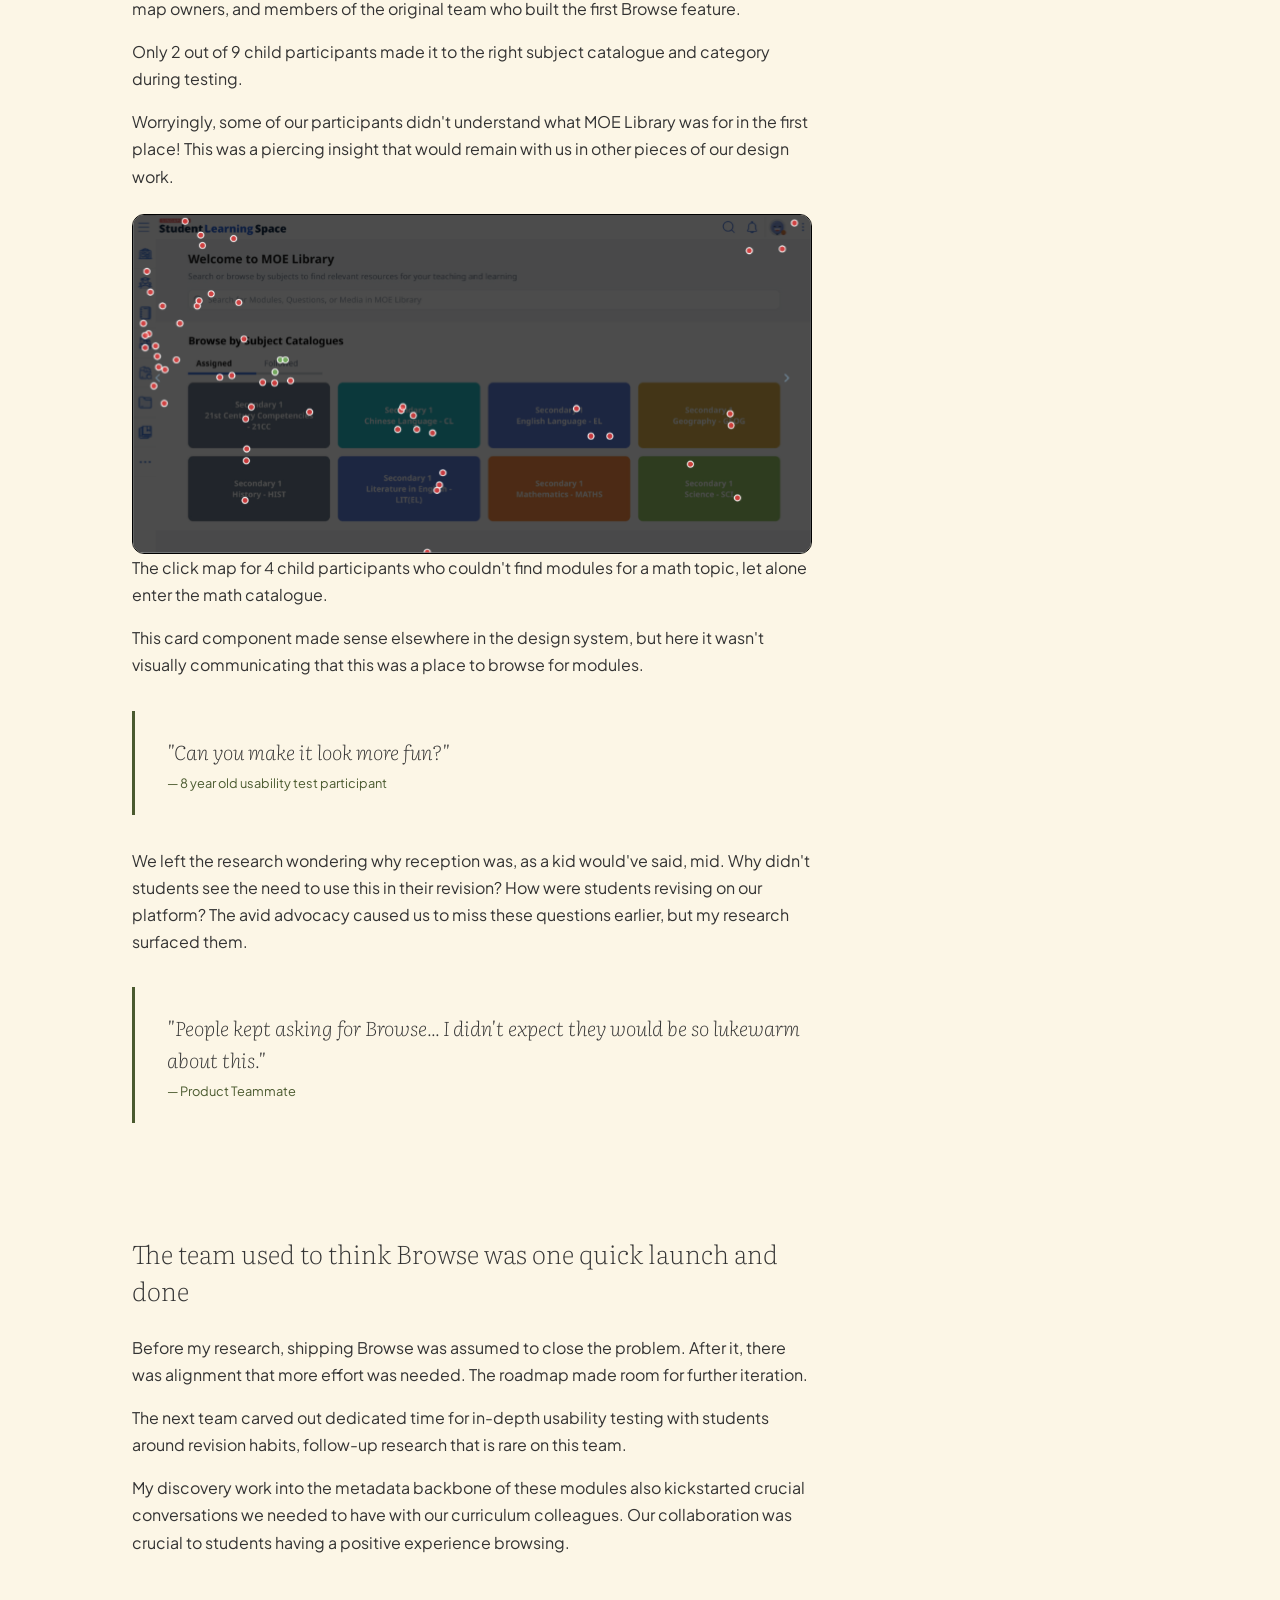
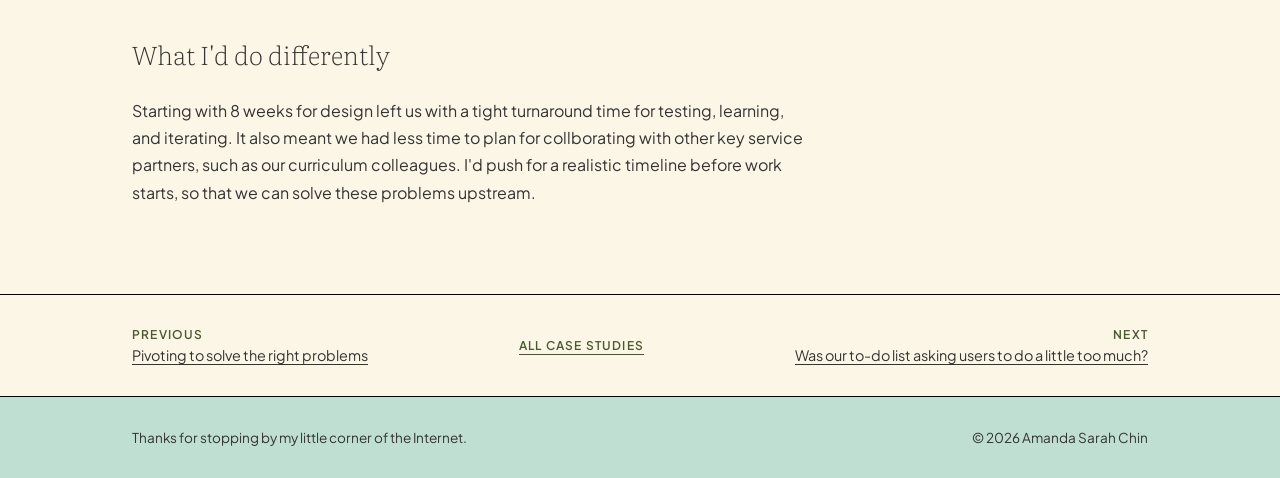
==== commit c771109e: "13 mar pm" ====
--- a/browse.html
+++ b/browse.html
@@ -3,7 +3,7 @@
 <head>
   <meta charset="UTF-8">
   <meta name="viewport" content="width=device-width, initial-scale=1, viewport-fit=cover">
-  <title>SLS Browse Case Study — Amanda Sarah Chin</title>
+  <title>Amanda Chin | Browse Feature Build</title>
   <meta name="description" content="Researching why bringing back Browse required more than a single launch for Singapore's national learning platform.">
   <meta property="og:title" content="Users kept asking for Browse back — Amanda Sarah Chin">
   <meta property="og:description" content="The team thought Browse was one launch and done. Research changed that.">
@@ -57,8 +57,7 @@
             <p class="cs-body-text">Browse had existed before. Users liked it. Then a previous decision-maker took it down, and the requests to bring it back never stopped.</p>
             <p class="cs-body-text">The scale made this complex. More than 450,000 students across primary schools to junior colleges. Over 40 subjects, many offered across 2 to 3 curriculum bands and multiple year levels. The information architecture had to hold across all of that.</p>
             <img src="images/browse-user-journey.png" alt="User journey map showing how students currently navigate to browse content" class="cs-body-image">
-            <p class="cs-body-text">Meanwhile, curriculum specialists across more than 15 subject areas were building workarounds. Websites. Excel sheets. PDFs full of hyperlinks. Each one a different team solving the same problem the product hadn't.</p>
-            
+            <p class="cs-body-text">Teams across more than 15 subject areas were building their own workarounds to solve the same problem we used to but no longer did. Here we note some of them down with the users' journey to the catalogue and their chosen module.</p>
           </div>
           <div class="cs-meta-card">
             <div class="cs-meta-item">
@@ -166,6 +165,7 @@
     </footer>
   </div>
 
+  <div class="lightbox-overlay" id="lightboxOverlay"><img class="lightbox-img" id="lightboxImg" alt=""></div>
   <script src="script.js"></script>
 </body>
 </html>
--- a/styles.css
+++ b/styles.css
@@ -2,7 +2,7 @@
 :root {
   --cream: #fcf6e6;
   --mint: #c0dfd3;
-  --accent: #3a5548;
+  --accent: #4a5a2f;
   --text: #333;
   --black: #000;
   --turquoise: #a0c3b0;
--- a/case-study.css
+++ b/case-study.css
@@ -89,6 +89,36 @@
   margin-top: 1.5rem;
   border-radius: 12px;
   border: 1px solid var(--black);
+  cursor: zoom-in;
+}
+
+/* ===== LIGHTBOX ===== */
+.lightbox-overlay {
+  position: fixed;
+  top: 0;
+  left: 0;
+  right: 0;
+  bottom: 0;
+  background: rgba(0, 0, 0, 0.85);
+  display: flex;
+  align-items: center;
+  justify-content: center;
+  z-index: 1000;
+  opacity: 0;
+  pointer-events: none;
+  transition: opacity 0.3s;
+  cursor: zoom-out;
+}
+
+.lightbox-overlay.active {
+  opacity: 1;
+  pointer-events: auto;
+}
+
+.lightbox-img {
+  max-width: 90vw;
+  max-height: 90vh;
+  border-radius: 8px;
 }
 
 .cs-section-title {
@@ -386,7 +416,7 @@
   }
 
   .cs-section-title {
-    font-size: 1.1rem;
+    font-size: 1.3rem;
   }
 
   .cs-hero-image {
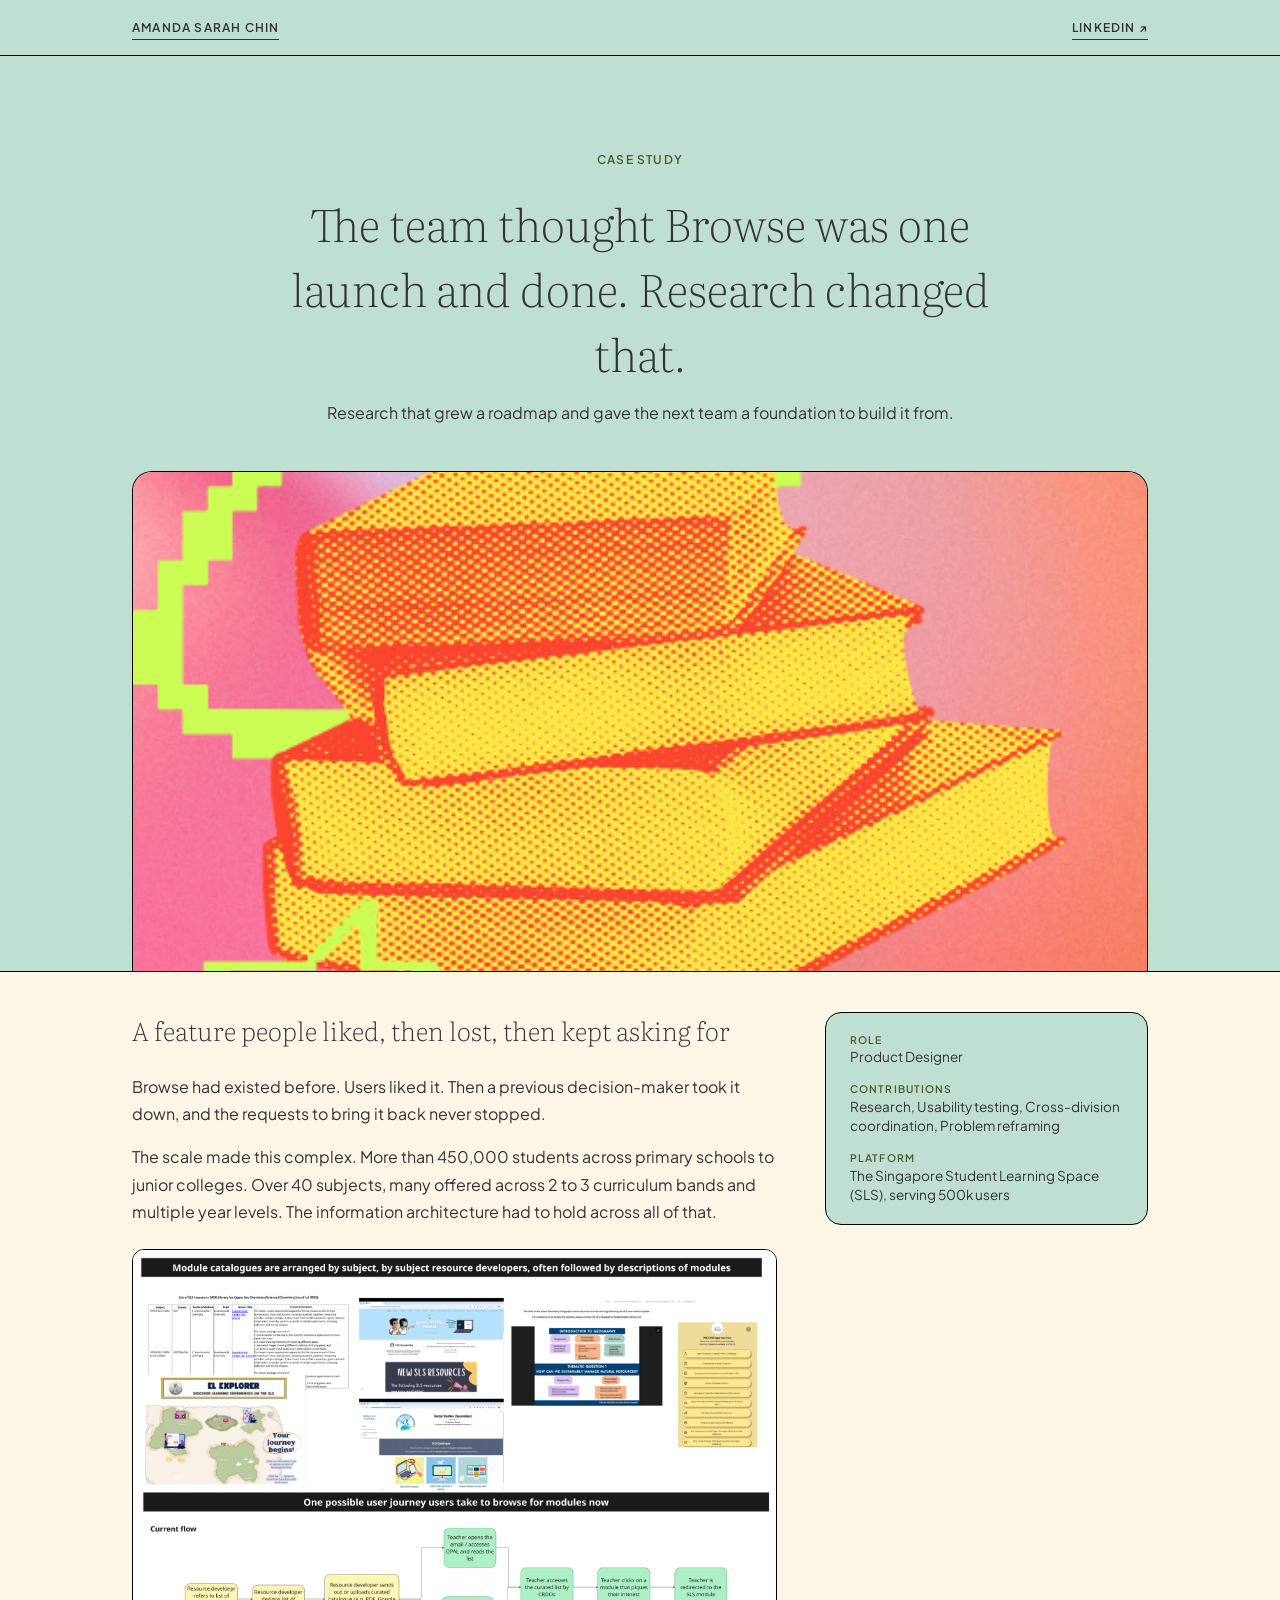
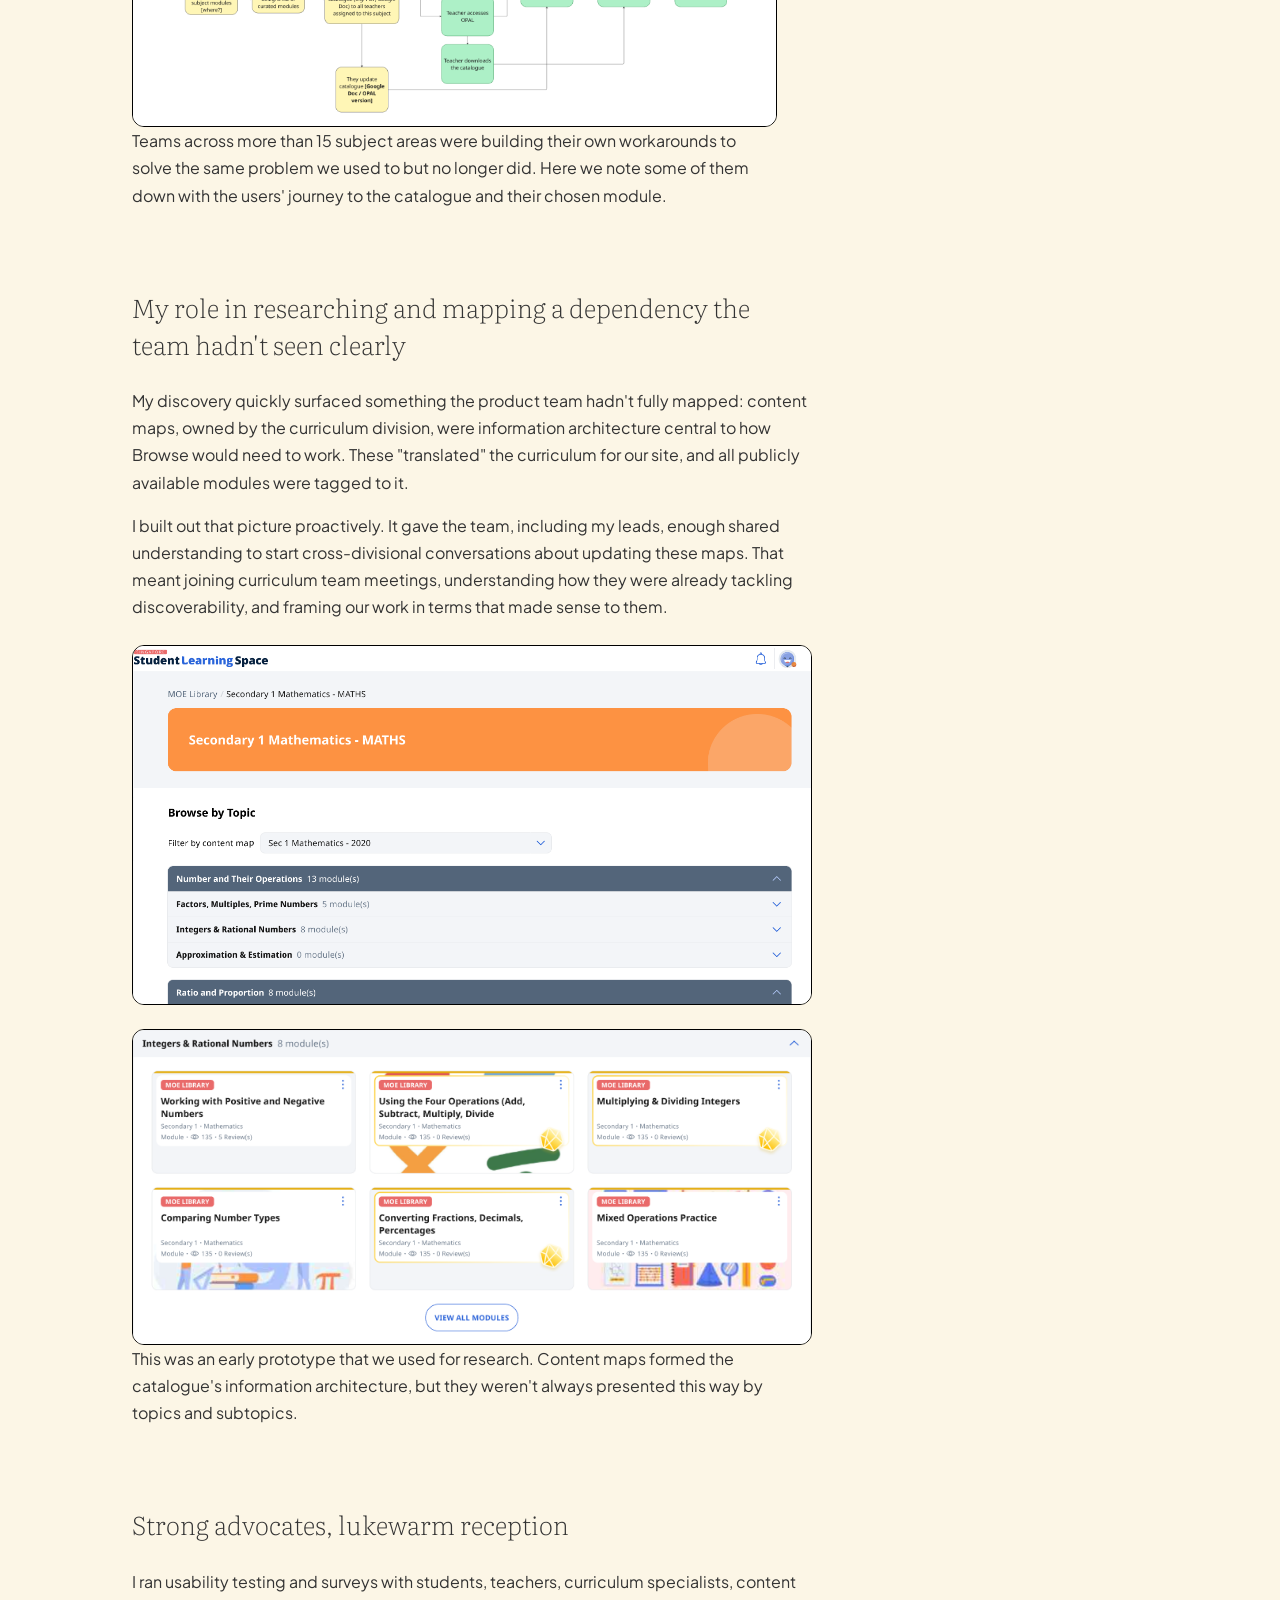
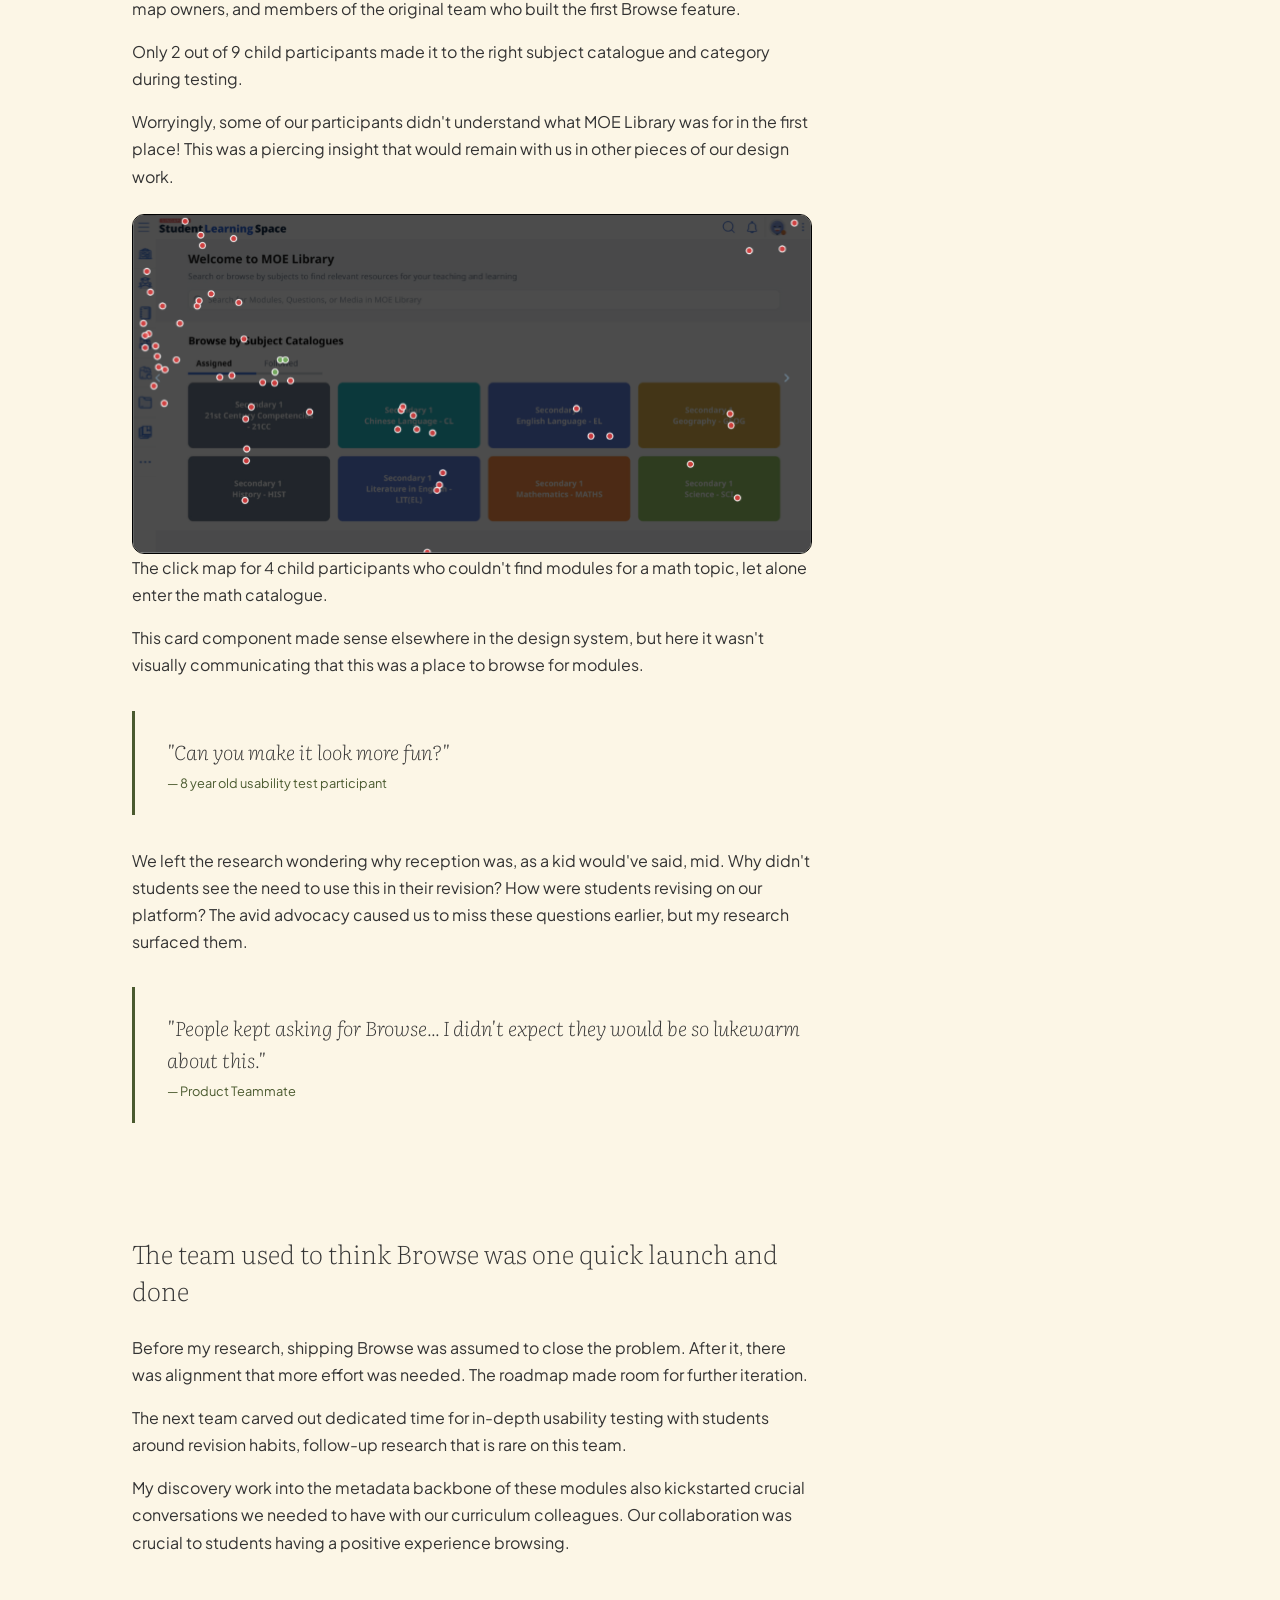
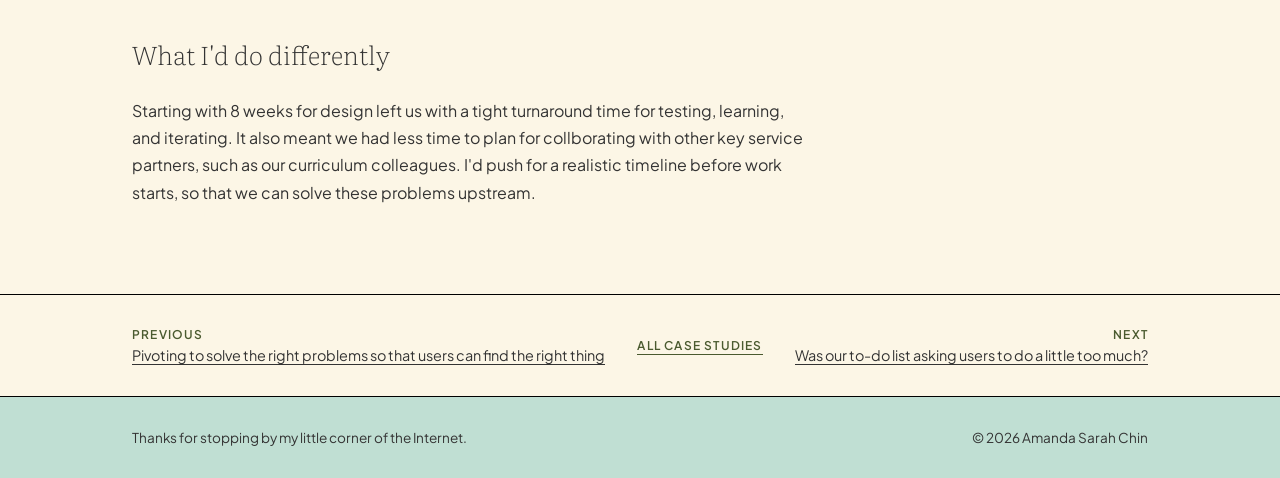
==== commit f80b7e61: "17 mar w manus" ====
--- a/browse.html
+++ b/browse.html
@@ -52,8 +52,8 @@
     <section class="cs-section">
       <div class="cs-container">
         <div class="cs-overview-grid">
+          <h2 class="cs-section-title">A feature people liked, then lost, then kept asking for</h2>
           <div class="cs-overview-main">
-            <h2 class="cs-section-title">A feature people liked, then lost, then kept asking for</h2>
             <p class="cs-body-text">Browse had existed before. Users liked it. Then a previous decision-maker took it down, and the requests to bring it back never stopped.</p>
             <p class="cs-body-text">The scale made this complex. More than 450,000 students across primary schools to junior colleges. Over 40 subjects, many offered across 2 to 3 curriculum bands and multiple year levels. The information architecture had to hold across all of that.</p>
             <img src="images/browse-user-journey.png" alt="User journey map showing how students currently navigate to browse content" class="cs-body-image">
@@ -143,7 +143,7 @@
     <div class="cs-nav-container">
       <a href="/search" class="cs-nav-link cs-nav-prev">
         <span class="cs-nav-direction">Previous</span>
-        <span class="cs-nav-title">Pivoting to solve the right problems</span>
+        <span class="cs-nav-title">Pivoting to solve the right problems so that users can find the right thing</span>
       </a>
       <a href="/#UX" class="cs-nav-link cs-nav-all">All Case Studies</a>
       <a href="/task" class="cs-nav-link cs-nav-next">
--- a/styles.css
+++ b/styles.css
@@ -944,6 +944,22 @@
     padding: 3.5rem 0;
   }
 
+  .testimonials-container {
+    padding: 0 1rem;
+  }
+
+  .testimonial-carousel {
+    display: flex;
+    flex-wrap: wrap;
+    align-items: center;
+    padding: 0;
+  }
+
+  .testimonial-track-wrapper {
+    order: 1;
+    width: 100%;
+  }
+
   .testimonial-card {
     padding: 1.5rem;
   }
@@ -952,9 +968,32 @@
     font-size: 0.9rem;
   }
 
-  .testimonial-prev,
+  .testimonial-prev {
+    position: static;
+    transform: none;
+    order: 2;
+    width: 28px;
+    height: 28px;
+    border: none;
+    background: transparent;
+    color: var(--gray600);
+    margin-top: 1.5rem;
+  }
+
+  .testimonial-dots {
+    order: 3;
+    flex: 1;
+  }
+
   .testimonial-next {
-    width: 32px;
-    height: 32px;
-  }
-}
+    position: static;
+    transform: none;
+    order: 4;
+    width: 28px;
+    height: 28px;
+    border: none;
+    background: transparent;
+    color: var(--gray600);
+    margin-top: 1.5rem;
+  }
+}
--- a/case-study.css
+++ b/case-study.css
@@ -90,6 +90,41 @@
   border-radius: 12px;
   border: 1px solid var(--black);
   cursor: zoom-in;
+}
+
+.cs-placeholder {
+  display: flex;
+  flex-direction: column;
+  align-items: center;
+  justify-content: center;
+  gap: 0.4rem;
+  min-height: 80px;
+  margin-top: 1.5rem;
+  padding: 1rem 1.5rem;
+  border: 2px dashed #b0a890;
+  border-radius: 12px;
+  background: repeating-linear-gradient(
+    -45deg,
+    transparent,
+    transparent 10px,
+    rgba(176, 168, 144, 0.06) 10px,
+    rgba(176, 168, 144, 0.06) 20px
+  );
+  color: #8a8068;
+  text-align: center;
+}
+
+.cs-placeholder::before {
+  content: "\1F4F7";
+  font-size: 1.25rem;
+}
+
+.cs-placeholder-label {
+  font-family: 'Plus Jakarta Sans', sans-serif;
+  font-size: 0.85rem;
+  font-weight: 600;
+  text-transform: uppercase;
+  letter-spacing: 0.08em;
 }
 
 /* ===== LIGHTBOX ===== */
@@ -174,8 +209,25 @@
 .cs-overview-grid {
   display: grid;
   grid-template-columns: 2fr 1fr;
-  gap: 3rem;
+  grid-template-rows: auto 1fr;
+  gap: 0 3rem;
   align-items: start;
+}
+
+.cs-overview-grid .cs-section-title {
+  grid-column: 1;
+  grid-row: 1;
+  margin-bottom: 1.5rem;
+}
+
+.cs-overview-main {
+  grid-column: 1;
+  grid-row: 2;
+}
+
+.cs-meta-card {
+  grid-column: 2;
+  grid-row: 1 / -1;
 }
 
 .cs-meta-item {
@@ -359,7 +411,27 @@
 @media (max-width: 991px) {
   .cs-overview-grid {
     grid-template-columns: 1fr;
-    gap: 2rem;
+    grid-template-rows: auto;
+    gap: 1.5rem;
+  }
+
+  .cs-meta-card {
+    grid-column: 1;
+    grid-row: auto;
+    order: 1;
+  }
+
+  .cs-overview-grid .cs-section-title {
+    grid-column: 1;
+    grid-row: auto;
+    order: 2;
+    margin-bottom: 0;
+  }
+
+  .cs-overview-main {
+    grid-column: 1;
+    grid-row: auto;
+    order: 3;
   }
 
   .cs-hero-title {
